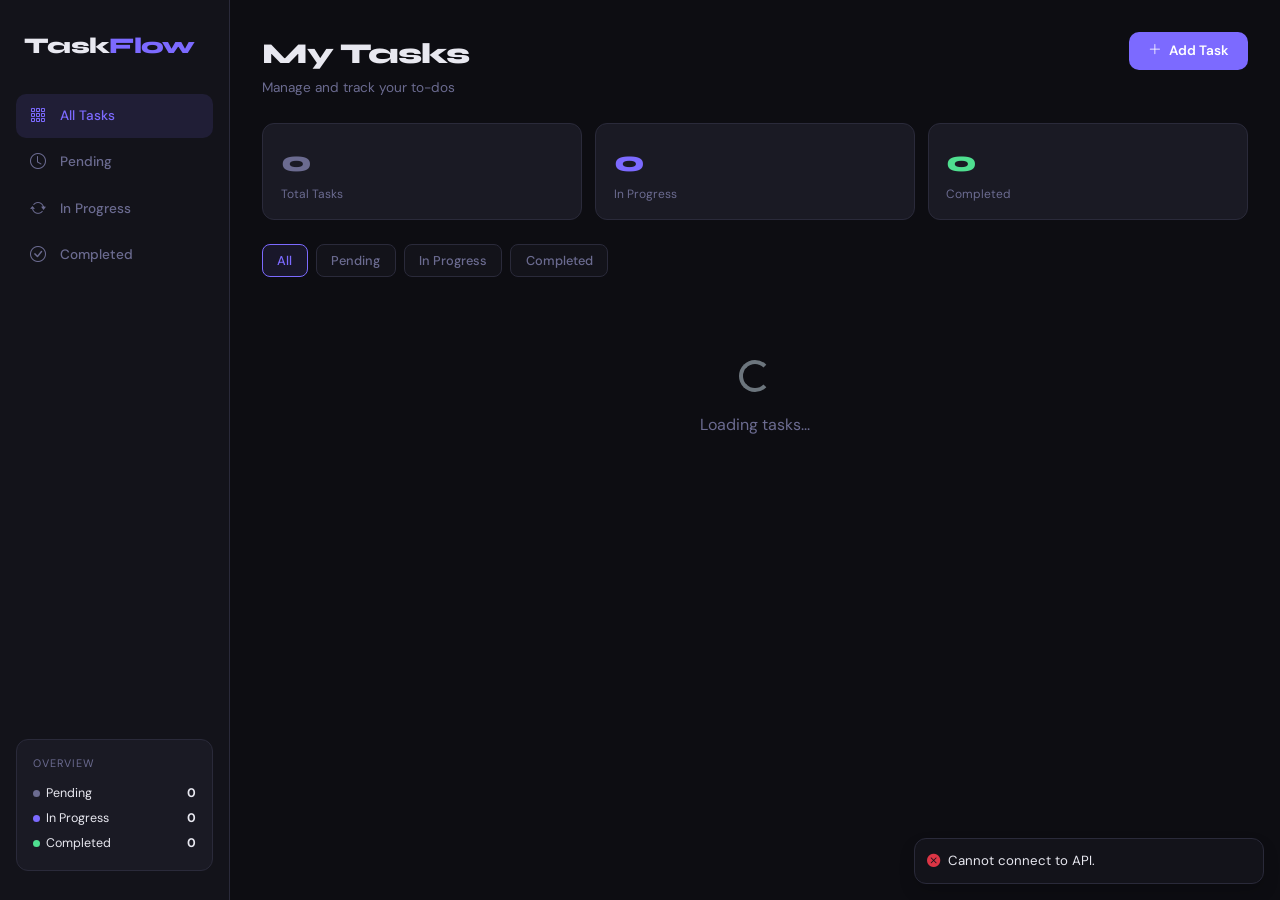
==== index.html @ 4a3a926b "Add HTML file" ====
<!DOCTYPE html>
<html lang="en">
<head>
  <meta charset="UTF-8"/>
  <meta name="viewport" content="width=device-width, initial-scale=1.0"/>
  <title>Task — To-Do Management System</title>
  <link href="https://cdn.jsdelivr.net/npm/bootstrap@5.3.3/dist/css/bootstrap.min.css" rel="stylesheet"/>
  <link href="https://cdn.jsdelivr.net/npm/bootstrap-icons@1.11.3/font/bootstrap-icons.min.css" rel="stylesheet"/>
  <link href="https://fonts.googleapis.com/css2?family=Syne:wght@600;700;800&family=DM+Sans:wght@300;400;500&display=swap" rel="stylesheet"/>
  <style>
    :root {
      --bg:       #0d0d12;
      --surface:  #13131a;
      --card:     #1a1a24;
      --border:   #2a2a3a;
      --accent:   #7c6aff;
      --success:  #4fdf90;
      --warn:     #ffb347;
      --danger:   #ff4f6a;
      --text:     #e8e8f0;
      --muted:    #6b6b90;
    }
    * { 
    box-sizing: border-box; 
    margin: 0; 
    padding: 0; 
    }
    body { 
    background: var(--bg); 
    color: var(--text); 
    font-family: 'DM Sans', sans-serif; 
    min-height: 100vh; 
    }

    .sidebar {
      position: fixed; top: 0; left: 0;
      width: 230px; height: 100vh;
      background: var(--surface);
      border-right: 1px solid var(--border);
      padding: 1.8rem 1rem;
      display: flex; flex-direction: column; z-index: 100;
    }
    .logo { 
    font-family: 'Syne', sans-serif; 
    font-size: 1.4rem; 
    font-weight: 800; 
    letter-spacing: -.03em; 
    margin-bottom: 2rem; 
    padding-left: .5rem; 
    }
    .logo span { 
    color: var(--accent); 
    }

    .nav-btn {
      display: flex; 
      align-items: center; 
      gap: .7rem;
      padding: .6rem .9rem; 
      border-radius: 10px;
      color: var(--muted); 
      font-size: .85rem; 
      font-weight: 500;
      cursor: pointer; 
      border: none; 
      background: none;
      width: 100%; 
      text-align: left; 
      transition: all .2s; 
      margin-bottom: .2rem;
      font-family: 'DM Sans', sans-serif;
    }
    .nav-btn:hover, .nav-btn.active { 
    background: rgba(124,106,255,.12); 
    color: var(--accent); 
    }
    .nav-btn i { 
    font-size: 1rem; 
    width: 18px; 
    }

    .sidebar-bottom { 
    margin-top: auto; 
    background: var(--card); 
    border: 1px solid var(--border); 
    border-radius: 12px; 
    padding: .9rem 1rem; 
    }
    .sidebar-bottom .lbl { 
    font-size: .68rem; 
    color: var(--muted); 
    text-transform: uppercase; 
    letter-spacing: .08em; 
    margin-bottom: .6rem; 
    }
    .stat-row { 
    display: flex; 
    justify-content: space-between; 
    font-size: .78rem; 
    padding: .2rem 0; 
    }
    .dot { 
    width: 7px; 
    height: 7px; 
    border-radius: 50%; 
    display: inline-block; 
    margin-right: .4rem; 
    }

    .main { 
    margin-left: 230px; 
    padding: 2rem; 
    }

    .page-header { 
    display: flex; 
    justify-content: space-between; 
    align-items: flex-start; 
    margin-bottom: 1.5rem; 
    }
    .page-title { 
    font-family: 'Syne', sans-serif; 
    font-size: 1.8rem; 
    font-weight: 800; 
    letter-spacing: -.04em; 
    }
    .page-sub { 
    color: var(--muted);
    font-size: .85rem; 
    margin-top: .2rem; 
    }

    .btn-add {
      background: var(--accent); 
      color: #fff; 
      border: none; 
      border-radius: 10px;
      padding: .55rem 1.2rem; 
      font-size: .85rem; 
      font-weight: 600; 
      cursor: pointer;
      display: flex; 
      align-items: center; 
      gap: .4rem; 
      transition: background .2s, transform .15s;
      font-family: 'DM Sans', sans-serif;
    }
    .btn-add:hover { 
        background: #6a58e0; 
        transform: translateY(-1px); 
    }

    .stats-row { 
        display: grid; 
        grid-template-columns: repeat(3,1fr); 
        gap: .8rem; 
        margin-bottom: 1.5rem; }
    .stat-card { 
        background: var(--card); 
        border: 1px solid var(--border); 
        border-radius: 12px; 
        padding: 1rem 1.1rem; }
    .stat-card .num { 
        font-family: 'Syne', sans-serif; 
        font-size: 1.8rem; 
        font-weight: 800; 
    }
    .stat-card .slbl { 
        font-size: .75rem; 
        color: var(--muted); 
        margin-top: .1rem; 
    }

    .filter-row { 
        display: flex; 
        gap: .5rem; 
        margin-bottom: 1.2rem; 
        flex-wrap: wrap; 
    }
    .f-btn {
      padding: .38rem .9rem; 
      border-radius: 8px; 
      font-size: .8rem; 
      font-weight: 500;
      cursor: pointer; 
      border: 1px solid var(--border); 
      background: var(--surface);
      color: var(--muted); 
      transition: all .2s; 
      font-family: 'DM Sans', sans-serif;
    }
    .f-btn:hover, .f-btn.active { 
        border-color: var(--accent); 
        color: var(--accent); 
        background: rgba(124,106,255,.1); 
    }

    .cards-grid { 
        display: grid; 
        grid-template-columns: repeat(auto-fill, minmax(280px,1fr)); 
        gap: .9rem; }
    .task-card {
      background: var(--card); 
      border: 1px solid var(--border);
      border-radius: 14px; 
      padding: 1.1rem;
      position: relative; 
      overflow: hidden;
      transition: border-color .2s, transform .2s;
    }
    .task-card::before { 
        content:''; 
        position:absolute; 
        top:0; 
        left:0; 
        width:3px; 
        height:100%; }
    .task-card.high::before   { 
        background: var(--danger); 
    }
    .task-card.medium::before { 
        background: var(--warn); 
    }
    .task-card.low::before    { 
        background: var(--success); 
    }
    .task-card:hover { 
        border-color: var(--accent); 
        transform: translateY(-2px); 
    }

    .card-top { 
        display:flex; 
        justify-content:space-between; 
        align-items:flex-start; 
        margin-bottom:.7rem; 
    }
    .card-title { 
        font-family:'Syne',sans-serif; 
        font-size:.95rem; 
        font-weight:700; 
        line-height:1.3; 
        flex:1; padding-right:.5rem; 
    }
    .card-title.done { 
        text-decoration:line-through; 
        color:var(--muted); 
    }
    .card-actions { 
        display:flex; 
        gap:.35rem; }
    .ic-btn {
      width:28px; 
      height:28px; 
      border-radius:7px; 
      border:1px solid var(--border);
      background:var(--surface); 
      color:var(--muted); 
      display:flex; 
      align-items:center;
      justify-content:center; 
      cursor:pointer; 
      font-size:.75rem; 
      transition:all .2s;
    }
    .ic-btn.edit:hover { 
        border-color:var(--accent); 
        color:var(--accent); 
    }
    .ic-btn.del:hover  { 
        border-color:var(--danger);  
        color:var(--danger); }

    .card-desc { 
        font-size:.8rem; 
        color:var(--muted); 
        margin-bottom:.8rem; 
        line-height:1.5; 
    }
    .card-meta { 
        display:flex; 
        gap:.4rem; 
        flex-wrap:wrap; 
        align-items:center; 
    }

    .badge { 
        font-size:.67rem; 
        font-weight:600; 
        padding:.22rem .6rem; 
        border-radius:6px; 
        text-transform:uppercase; 
        letter-spacing:.05em; 
    }
    .b-pending     { 
        background:rgba(107,107,144,.2); 
        color:var(--muted); 
    }
    .b-in_progress { 
        background:rgba(124,106,255,.2); 
        color:var(--accent); 
    }
    .b-completed   { 
        background:rgba(79,223,144,.2);  
        color:var(--success); 
    }
    .b-high        { 
        background:rgba(255,79,106,.15); 
        color:var(--danger); 
    }
    .b-medium      { 
        background:rgba(255,179,71,.15); 
        color:var(--warn); 
    }
    .b-low         { 
        background:rgba(79,223,144,.15); 
        color:var(--success); 
    }
    .card-date { 
        font-size:.7rem; 
        color:var(--muted); 
        margin-left:auto; 
        display:flex; 
        align-items:center; 
        gap:.25rem; 
    }

    .empty { 
        text-align:center; 
        padding:4rem; 
        color:var(--muted); 
    }
    .empty i { 
        font-size:2.5rem; 
        opacity:.3; 
    }

    .modal-content { 
        background:var(--surface); 
        border:1px solid var(--border); 
        border-radius:16px; color:var(--text); 
    }
    .modal-header { 
        border-bottom:1px solid var(--border); 
        padding:1.1rem 1.4rem; }
    .modal-footer { 
        border-top:1px solid var(--border); 
    }
    .modal-title { 
        font-family:'Syne',sans-serif; 
        font-weight:700; 
        font-size:1rem; 
    }
    .btn-close { 
        filter:invert(1); 
    }
    .form-label { 
        font-size:.8rem; 
        font-weight:500; 
        color:var(--muted); 
        margin-bottom:.25rem; 
    }
    .form-control, .form-select { 
        background:var(--card); 
        border:1px solid var(--border); 
        color:var(--text); 
        border-radius:9px; 
        font-size:.85rem; 
        padding:.55rem .85rem; 
    }
    .form-control:focus, .form-select:focus { 
        background:var(--card); 
        border-color:var(--accent); 
        color:var(--text); 
        box-shadow:0 0 0 3px rgba(124,106,255,.15); 
    }
    .form-select option { 
        background:var(--surface); }
    .btn-save { 
        background:var(--accent); 
        color:#fff; border:none; 
        border-radius:9px; 
        padding:.55rem 1.4rem; 
        font-weight:600; 
        font-size:.85rem; 
        cursor:pointer; 
        font-family:'DM Sans',sans-serif; 
        transition:background .2s; 
    }
    .btn-save:hover { 
        background:#6a58e0; }
    .btn-cancel { 
        background:var(--card); 
        color:var(--muted); 
        border:1px solid var(--border); 
        border-radius:9px; 
        padding:.55rem 1.1rem; 
        font-size:.85rem; cursor:pointer; 
        font-family:'DM Sans',sans-serif; }

    .toast { 
        background:var(--surface); 
        border:1px solid var(--border); 
        color:var(--text); 
        border-radius:12px; 
        font-size:.83rem; }

    @media (max-width:768px) {
      .sidebar { 
        position:relative; 
        width:100%; 
        height:auto; 
        flex-direction:row; 
        flex-wrap:wrap; 
        padding:1rem; 
    }
      .sidebar-bottom { 
        display:none; 
    }
      .main { 
        margin-left:0; 
        padding:1rem; 
    }
    }
  </style>
</head>
<body>

<aside class="sidebar">
  <div class="logo">Task<span>Flow</span></div>
  <nav>
    <button class="nav-btn active" onclick="setFilter('')"><i class="bi bi-grid-3x3-gap"></i> All Tasks</button>
    <button class="nav-btn" onclick="setFilter('pending')"><i class="bi bi-clock"></i> Pending</button>
    <button class="nav-btn" onclick="setFilter('in_progress')"><i class="bi bi-arrow-repeat"></i> In Progress</button>
    <button class="nav-btn" onclick="setFilter('completed')"><i class="bi bi-check-circle"></i> Completed</button>
  </nav>
  <div class="sidebar-bottom">
    <div class="lbl">Overview</div>
    <div class="stat-row"><span><span class="dot" style="background:var(--muted)"></span>Pending</span><strong id="s-pending">0</strong></div>
    <div class="stat-row"><span><span class="dot" style="background:var(--accent)"></span>In Progress</span><strong id="s-progress">0</strong></div>
    <div class="stat-row"><span><span class="dot" style="background:var(--success)"></span>Completed</span><strong id="s-done">0</strong></div>
  </div>
</aside>

<main class="main">
  <div class="page-header">
    <div>
      <div class="page-title">My Tasks</div>
      <div class="page-sub">Manage and track your to-dos</div>
    </div>
    <button class="btn-add" onclick="openAdd()"><i class="bi bi-plus-lg"></i> Add Task</button>
  </div>

  <div class="stats-row">
    <div class="stat-card">
      <div class="num" style="color:var(--muted)" id="total">0</div>
      <div class="slbl">Total Tasks</div>
    </div>
    <div class="stat-card">
      <div class="num" style="color:var(--accent)" id="inprog">0</div>
      <div class="slbl">In Progress</div>
    </div>
    <div class="stat-card">
      <div class="num" style="color:var(--success)" id="done">0</div>
      <div class="slbl">Completed</div>
    </div>
  </div>

  <div class="filter-row">
    <button class="f-btn active" onclick="setFilter('')">All</button>
    <button class="f-btn" onclick="setFilter('pending')">Pending</button>
    <button class="f-btn" onclick="setFilter('in_progress')">In Progress</button>
    <button class="f-btn" onclick="setFilter('completed')">Completed</button>
  </div>

  <div id="taskGrid">
    <div class="empty"><div class="spinner-border text-secondary mb-3" role="status"></div><p>Loading tasks...</p></div>
  </div>
</main>

<!-- MODAL -->
<div class="modal fade" id="taskModal" tabindex="-1">
  <div class="modal-dialog modal-dialog-centered">
    <div class="modal-content">
      <div class="modal-header">
        <span class="modal-title" id="modalTitle">Add Task</span>
        <button type="button" class="btn-close" data-bs-dismiss="modal"></button>
      </div>
      <div class="modal-body p-4">
        <input type="hidden" id="taskId"/>
        <div class="mb-3">
          <label class="form-label">Title *</label>
          <input type="text" class="form-control" id="taskTitle" placeholder="What needs to be done?"/>
        </div>
        <div class="mb-3">
          <label class="form-label">Description</label>
          <textarea class="form-control" id="taskDesc" rows="3" placeholder="Add details..."></textarea>
        </div>
        <div class="row g-3">
          <div class="col-6">
            <label class="form-label">Status</label>
            <select class="form-select" id="taskStatus">
              <option value="pending">Pending</option>
              <option value="in_progress">In Progress</option>
              <option value="completed">Completed</option>
            </select>
          </div>
          <div class="col-6">
            <label class="form-label">Priority</label>
            <select class="form-select" id="taskPriority">
              <option value="low">Low</option>
              <option value="medium" selected>Medium</option>
              <option value="high">High</option>
            </select>
          </div>
        </div>
        <div class="mt-3">
          <label class="form-label">Due Date</label>
          <input type="date" class="form-control" id="taskDue"/>
        </div>
      </div>
      <div class="modal-footer gap-2 px-4 pb-4">
        <button class="btn-cancel" data-bs-dismiss="modal">Cancel</button>
        <button class="btn-save" onclick="saveTask()">Save Task</button>
      </div>
    </div>
  </div>
</div>

<!-- TOAST -->
<div class="toast-container position-fixed bottom-0 end-0 p-3" style="z-index:9999">
  <div id="liveToast" class="toast">
    <div class="toast-body d-flex align-items-center gap-2" id="toastMsg"></div>
  </div>
</div>

<script src="https://cdn.jsdelivr.net/npm/bootstrap@5.3.3/dist/js/bootstrap.bundle.min.js"></script>
<script>
  const API = 'api.php';
  let modal, toast, currentFilter = '';

  document.addEventListener('DOMContentLoaded', () => {
    modal = new bootstrap.Modal(document.getElementById('taskModal'));
    toast = new bootstrap.Toast(document.getElementById('liveToast'), { delay: 2500 });
    loadTasks();
  });

  async function loadTasks() {
    try {
      const url  = currentFilter ? `${API}?status=${currentFilter}` : API;
      const res  = await fetch(url);
      const data = await res.json();
      if (data.success) { renderCards(data.data); updateStats(data.data); }
    } catch { showToast('Cannot connect to API.', false); }
  }

  function renderCards(tasks) {
    const grid = document.getElementById('taskGrid');
    if (!tasks.length) {
      grid.innerHTML = `<div class="empty"><i class="bi bi-inbox"></i><p class="mt-2">No tasks here. Add one!</p></div>`;
      return;
    }
    grid.innerHTML = `<div class="cards-grid">${tasks.map(card).join('')}</div>`;
  }

  function card(t) {
    const due  = t.due_date ? new Date(t.due_date + 'T00:00:00').toLocaleDateString('en-PH', { month:'short', day:'numeric', year:'numeric' }) : '';
    const done = t.status === 'completed';
    return `
      <div class="task-card ${t.priority}">
        <div class="card-top">
          <div class="card-title ${done ? 'done' : ''}">${esc(t.title)}</div>
          <div class="card-actions">
            <button class="ic-btn edit" onclick="openEdit(${t.id})" title="Edit"><i class="bi bi-pencil"></i></button>
            <button class="ic-btn del"  onclick="delTask(${t.id})"  title="Delete"><i class="bi bi-trash"></i></button>
          </div>
        </div>
        ${t.description ? `<div class="card-desc">${esc(t.description)}</div>` : ''}
        <div class="card-meta">
          <span class="badge b-${t.status}">${statusLbl(t.status)}</span>
          <span class="badge b-${t.priority}">${cap(t.priority)}</span>
          ${due ? `<span class="card-date"><i class="bi bi-calendar3"></i>${due}</span>` : ''}
        </div>
      </div>`;
  }

  function updateStats(tasks) {
    const p = tasks.filter(t => t.status === 'pending').length;
    const i = tasks.filter(t => t.status === 'in_progress').length;
    const d = tasks.filter(t => t.status === 'completed').length;
    document.getElementById('total').textContent    = tasks.length;
    document.getElementById('inprog').textContent   = i;
    document.getElementById('done').textContent     = d;
    document.getElementById('s-pending').textContent  = p;
    document.getElementById('s-progress').textContent = i;
    document.getElementById('s-done').textContent     = d;
  }

  function setFilter(status) {
    currentFilter = status;
    const order = ['','pending','in_progress','completed'];
    document.querySelectorAll('.nav-btn').forEach((b,i) => b.classList.toggle('active', i === order.indexOf(status)));
    document.querySelectorAll('.f-btn').forEach((b,i)  => b.classList.toggle('active', i === order.indexOf(status)));
    loadTasks();
  }

  function openAdd() {
    document.getElementById('modalTitle').textContent = 'Add Task';
    ['taskId','taskTitle','taskDesc','taskDue'].forEach(id => document.getElementById(id).value = '');
    document.getElementById('taskStatus').value   = 'pending';
    document.getElementById('taskPriority').value = 'medium';
    modal.show();
  }

  async function openEdit(id) {
    const res  = await fetch(`${API}?id=${id}`);
    const data = await res.json();
    const t    = data.data;
    document.getElementById('modalTitle').textContent = 'Edit Task';
    document.getElementById('taskId').value       = t.id;
    document.getElementById('taskTitle').value    = t.title;
    document.getElementById('taskDesc').value     = t.description;
    document.getElementById('taskStatus').value   = t.status;
    document.getElementById('taskPriority').value = t.priority;
    document.getElementById('taskDue').value      = t.due_date ?? '';
    modal.show();
  }

  async function saveTask() {
    const id    = document.getElementById('taskId').value;
    const title = document.getElementById('taskTitle').value.trim();
    if (!title) { document.getElementById('taskTitle').focus(); return; }
    const body = {
      id: id || undefined, title,
      description: document.getElementById('taskDesc').value,
      status:      document.getElementById('taskStatus').value,
      priority:    document.getElementById('taskPriority').value,
      due_date:    document.getElementById('taskDue').value || null,
    };
    const res  = await fetch(API, { method: id ? 'PUT' : 'POST', headers: {'Content-Type':'application/json'}, body: JSON.stringify(body) });
    const data = await res.json();
    if (data.success) { modal.hide(); showToast(data.message, true); loadTasks(); }
    else showToast(data.message, false);
  }

  async function delTask(id) {
    if (!confirm('Delete this task?')) return;
    const res  = await fetch(`${API}?id=${id}`, { method:'DELETE' });
    const data = await res.json();
    if (data.success) { showToast(data.message, true); loadTasks(); }
  }

  function showToast(msg, ok) {
    document.getElementById('toastMsg').innerHTML = `<i class="bi bi-${ok ? 'check-circle-fill text-success' : 'x-circle-fill text-danger'}"></i> ${msg}`;
    toast.show();
  }

  const esc = s => String(s).replace(/&/g,'&amp;').replace(/</g,'&lt;').replace(/>/g,'&gt;');
  const cap = s => s.charAt(0).toUpperCase() + s.slice(1);
  const statusLbl = s => ({pending:'Pending', in_progress:'In Progress', completed:'Completed'}[s]);
</script>
</body>
</html>
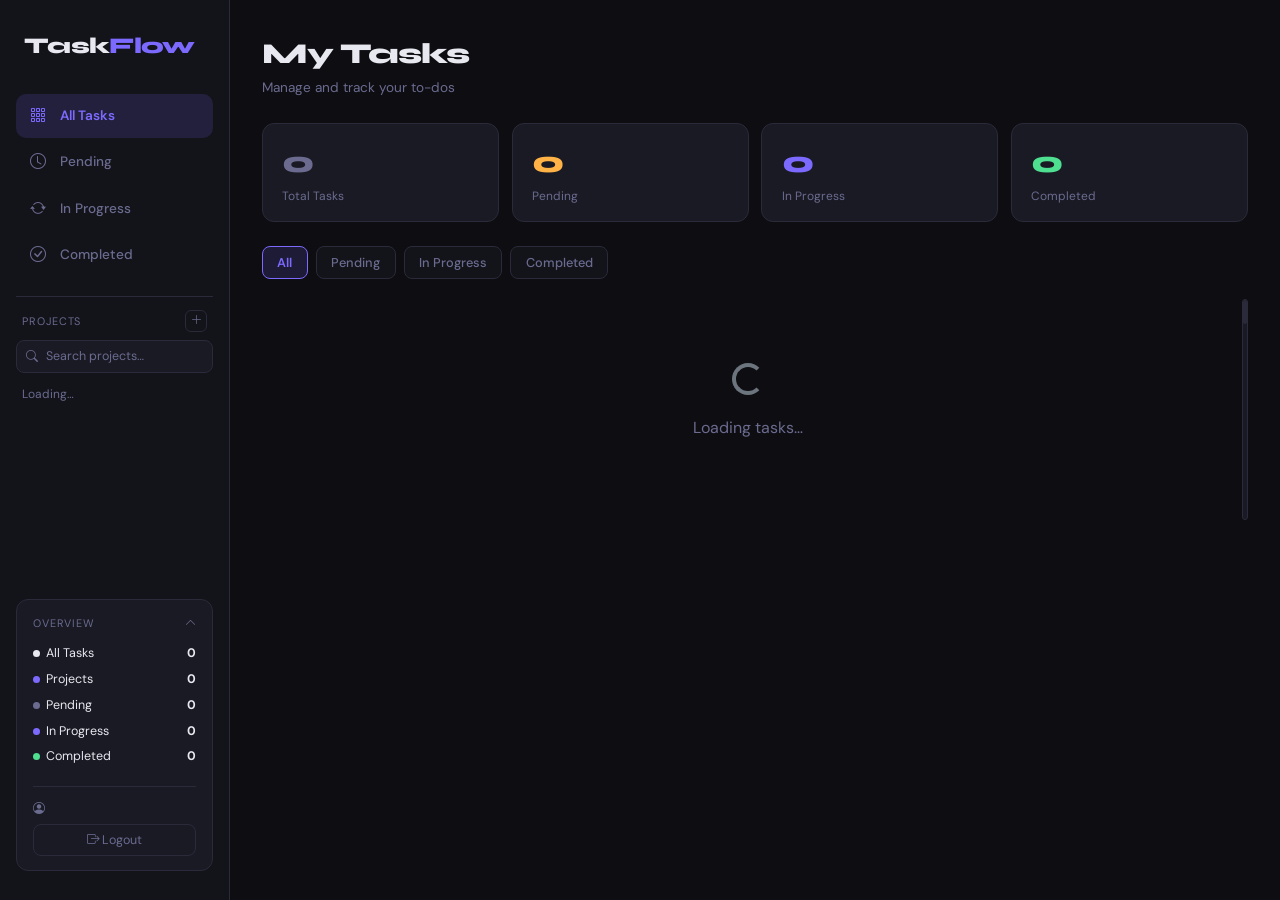
==== commit fd47b42d: "Updated html and css files" ====
--- a/index.html
+++ b/index.html
@@ -3,424 +3,39 @@
 <head>
   <meta charset="UTF-8"/>
   <meta name="viewport" content="width=device-width, initial-scale=1.0"/>
-  <title>Task — To-Do Management System</title>
+  <title>TaskFlow — To-Do Management</title>
+
   <link href="https://cdn.jsdelivr.net/npm/bootstrap@5.3.3/dist/css/bootstrap.min.css" rel="stylesheet"/>
   <link href="https://cdn.jsdelivr.net/npm/bootstrap-icons@1.11.3/font/bootstrap-icons.min.css" rel="stylesheet"/>
   <link href="https://fonts.googleapis.com/css2?family=Syne:wght@600;700;800&family=DM+Sans:wght@300;400;500&display=swap" rel="stylesheet"/>
+  <link rel="stylesheet" href="style.css"/>
   <style>
-    :root {
-      --bg:       #0d0d12;
-      --surface:  #13131a;
-      --card:     #1a1a24;
-      --border:   #2a2a3a;
-      --accent:   #7c6aff;
-      --success:  #4fdf90;
-      --warn:     #ffb347;
-      --danger:   #ff4f6a;
-      --text:     #e8e8f0;
-      --muted:    #6b6b90;
+    .sm-options { display: flex; flex-direction: column; gap: .55rem; }
+    .sm-option  { display: flex; align-items: center; cursor: pointer; margin: 0; }
+    .sm-option input[type="radio"] { display: none; }
+    .sm-opt-inner {
+      display: flex; align-items: center; gap: .6rem;
+      width: 100%; padding: .6rem .85rem;
+      background: var(--card); border: 1px solid var(--border);
+      border-radius: 9px; font-size: .87rem;
+      transition: border-color .15s, background .15s;
     }
-    * { 
-    box-sizing: border-box; 
-    margin: 0; 
-    padding: 0; 
+    .sm-option input:checked + .sm-opt-inner {
+      border-color: var(--accent);
+      background: rgba(124,106,255,.1);
     }
-    body { 
-    background: var(--bg); 
-    color: var(--text); 
-    font-family: 'DM Sans', sans-serif; 
-    min-height: 100vh; 
+    .sm-option:hover .sm-opt-inner { border-color: var(--accent); }
+
+    @keyframes taskPulse {
+      0%   { box-shadow: 0 0 0 0 rgba(124,106,255,.9), inset 0 0 0 2px var(--accent); border-color: var(--accent); background: rgba(124,106,255,.18); }
+      40%  { box-shadow: 0 0 0 10px rgba(124,106,255,.0), inset 0 0 0 2px var(--accent); border-color: var(--accent); background: rgba(124,106,255,.12); }
+      70%  { border-color: var(--accent); background: rgba(124,106,255,.08); }
+      100% { box-shadow: none; border-color: var(--border); background: transparent; }
     }
-
-    .sidebar {
-      position: fixed; top: 0; left: 0;
-      width: 230px; height: 100vh;
-      background: var(--surface);
-      border-right: 1px solid var(--border);
-      padding: 1.8rem 1rem;
-      display: flex; flex-direction: column; z-index: 100;
-    }
-    .logo { 
-    font-family: 'Syne', sans-serif; 
-    font-size: 1.4rem; 
-    font-weight: 800; 
-    letter-spacing: -.03em; 
-    margin-bottom: 2rem; 
-    padding-left: .5rem; 
-    }
-    .logo span { 
-    color: var(--accent); 
-    }
-
-    .nav-btn {
-      display: flex; 
-      align-items: center; 
-      gap: .7rem;
-      padding: .6rem .9rem; 
-      border-radius: 10px;
-      color: var(--muted); 
-      font-size: .85rem; 
-      font-weight: 500;
-      cursor: pointer; 
-      border: none; 
-      background: none;
-      width: 100%; 
-      text-align: left; 
-      transition: all .2s; 
-      margin-bottom: .2rem;
-      font-family: 'DM Sans', sans-serif;
-    }
-    .nav-btn:hover, .nav-btn.active { 
-    background: rgba(124,106,255,.12); 
-    color: var(--accent); 
-    }
-    .nav-btn i { 
-    font-size: 1rem; 
-    width: 18px; 
-    }
-
-    .sidebar-bottom { 
-    margin-top: auto; 
-    background: var(--card); 
-    border: 1px solid var(--border); 
-    border-radius: 12px; 
-    padding: .9rem 1rem; 
-    }
-    .sidebar-bottom .lbl { 
-    font-size: .68rem; 
-    color: var(--muted); 
-    text-transform: uppercase; 
-    letter-spacing: .08em; 
-    margin-bottom: .6rem; 
-    }
-    .stat-row { 
-    display: flex; 
-    justify-content: space-between; 
-    font-size: .78rem; 
-    padding: .2rem 0; 
-    }
-    .dot { 
-    width: 7px; 
-    height: 7px; 
-    border-radius: 50%; 
-    display: inline-block; 
-    margin-right: .4rem; 
-    }
-
-    .main { 
-    margin-left: 230px; 
-    padding: 2rem; 
-    }
-
-    .page-header { 
-    display: flex; 
-    justify-content: space-between; 
-    align-items: flex-start; 
-    margin-bottom: 1.5rem; 
-    }
-    .page-title { 
-    font-family: 'Syne', sans-serif; 
-    font-size: 1.8rem; 
-    font-weight: 800; 
-    letter-spacing: -.04em; 
-    }
-    .page-sub { 
-    color: var(--muted);
-    font-size: .85rem; 
-    margin-top: .2rem; 
-    }
-
-    .btn-add {
-      background: var(--accent); 
-      color: #fff; 
-      border: none; 
-      border-radius: 10px;
-      padding: .55rem 1.2rem; 
-      font-size: .85rem; 
-      font-weight: 600; 
-      cursor: pointer;
-      display: flex; 
-      align-items: center; 
-      gap: .4rem; 
-      transition: background .2s, transform .15s;
-      font-family: 'DM Sans', sans-serif;
-    }
-    .btn-add:hover { 
-        background: #6a58e0; 
-        transform: translateY(-1px); 
-    }
-
-    .stats-row { 
-        display: grid; 
-        grid-template-columns: repeat(3,1fr); 
-        gap: .8rem; 
-        margin-bottom: 1.5rem; }
-    .stat-card { 
-        background: var(--card); 
-        border: 1px solid var(--border); 
-        border-radius: 12px; 
-        padding: 1rem 1.1rem; }
-    .stat-card .num { 
-        font-family: 'Syne', sans-serif; 
-        font-size: 1.8rem; 
-        font-weight: 800; 
-    }
-    .stat-card .slbl { 
-        font-size: .75rem; 
-        color: var(--muted); 
-        margin-top: .1rem; 
-    }
-
-    .filter-row { 
-        display: flex; 
-        gap: .5rem; 
-        margin-bottom: 1.2rem; 
-        flex-wrap: wrap; 
-    }
-    .f-btn {
-      padding: .38rem .9rem; 
-      border-radius: 8px; 
-      font-size: .8rem; 
-      font-weight: 500;
-      cursor: pointer; 
-      border: 1px solid var(--border); 
-      background: var(--surface);
-      color: var(--muted); 
-      transition: all .2s; 
-      font-family: 'DM Sans', sans-serif;
-    }
-    .f-btn:hover, .f-btn.active { 
-        border-color: var(--accent); 
-        color: var(--accent); 
-        background: rgba(124,106,255,.1); 
-    }
-
-    .cards-grid { 
-        display: grid; 
-        grid-template-columns: repeat(auto-fill, minmax(280px,1fr)); 
-        gap: .9rem; }
-    .task-card {
-      background: var(--card); 
-      border: 1px solid var(--border);
-      border-radius: 14px; 
-      padding: 1.1rem;
-      position: relative; 
-      overflow: hidden;
-      transition: border-color .2s, transform .2s;
-    }
-    .task-card::before { 
-        content:''; 
-        position:absolute; 
-        top:0; 
-        left:0; 
-        width:3px; 
-        height:100%; }
-    .task-card.high::before   { 
-        background: var(--danger); 
-    }
-    .task-card.medium::before { 
-        background: var(--warn); 
-    }
-    .task-card.low::before    { 
-        background: var(--success); 
-    }
-    .task-card:hover { 
-        border-color: var(--accent); 
-        transform: translateY(-2px); 
-    }
-
-    .card-top { 
-        display:flex; 
-        justify-content:space-between; 
-        align-items:flex-start; 
-        margin-bottom:.7rem; 
-    }
-    .card-title { 
-        font-family:'Syne',sans-serif; 
-        font-size:.95rem; 
-        font-weight:700; 
-        line-height:1.3; 
-        flex:1; padding-right:.5rem; 
-    }
-    .card-title.done { 
-        text-decoration:line-through; 
-        color:var(--muted); 
-    }
-    .card-actions { 
-        display:flex; 
-        gap:.35rem; }
-    .ic-btn {
-      width:28px; 
-      height:28px; 
-      border-radius:7px; 
-      border:1px solid var(--border);
-      background:var(--surface); 
-      color:var(--muted); 
-      display:flex; 
-      align-items:center;
-      justify-content:center; 
-      cursor:pointer; 
-      font-size:.75rem; 
-      transition:all .2s;
-    }
-    .ic-btn.edit:hover { 
-        border-color:var(--accent); 
-        color:var(--accent); 
-    }
-    .ic-btn.del:hover  { 
-        border-color:var(--danger);  
-        color:var(--danger); }
-
-    .card-desc { 
-        font-size:.8rem; 
-        color:var(--muted); 
-        margin-bottom:.8rem; 
-        line-height:1.5; 
-    }
-    .card-meta { 
-        display:flex; 
-        gap:.4rem; 
-        flex-wrap:wrap; 
-        align-items:center; 
-    }
-
-    .badge { 
-        font-size:.67rem; 
-        font-weight:600; 
-        padding:.22rem .6rem; 
-        border-radius:6px; 
-        text-transform:uppercase; 
-        letter-spacing:.05em; 
-    }
-    .b-pending     { 
-        background:rgba(107,107,144,.2); 
-        color:var(--muted); 
-    }
-    .b-in_progress { 
-        background:rgba(124,106,255,.2); 
-        color:var(--accent); 
-    }
-    .b-completed   { 
-        background:rgba(79,223,144,.2);  
-        color:var(--success); 
-    }
-    .b-high        { 
-        background:rgba(255,79,106,.15); 
-        color:var(--danger); 
-    }
-    .b-medium      { 
-        background:rgba(255,179,71,.15); 
-        color:var(--warn); 
-    }
-    .b-low         { 
-        background:rgba(79,223,144,.15); 
-        color:var(--success); 
-    }
-    .card-date { 
-        font-size:.7rem; 
-        color:var(--muted); 
-        margin-left:auto; 
-        display:flex; 
-        align-items:center; 
-        gap:.25rem; 
-    }
-
-    .empty { 
-        text-align:center; 
-        padding:4rem; 
-        color:var(--muted); 
-    }
-    .empty i { 
-        font-size:2.5rem; 
-        opacity:.3; 
-    }
-
-    .modal-content { 
-        background:var(--surface); 
-        border:1px solid var(--border); 
-        border-radius:16px; color:var(--text); 
-    }
-    .modal-header { 
-        border-bottom:1px solid var(--border); 
-        padding:1.1rem 1.4rem; }
-    .modal-footer { 
-        border-top:1px solid var(--border); 
-    }
-    .modal-title { 
-        font-family:'Syne',sans-serif; 
-        font-weight:700; 
-        font-size:1rem; 
-    }
-    .btn-close { 
-        filter:invert(1); 
-    }
-    .form-label { 
-        font-size:.8rem; 
-        font-weight:500; 
-        color:var(--muted); 
-        margin-bottom:.25rem; 
-    }
-    .form-control, .form-select { 
-        background:var(--card); 
-        border:1px solid var(--border); 
-        color:var(--text); 
-        border-radius:9px; 
-        font-size:.85rem; 
-        padding:.55rem .85rem; 
-    }
-    .form-control:focus, .form-select:focus { 
-        background:var(--card); 
-        border-color:var(--accent); 
-        color:var(--text); 
-        box-shadow:0 0 0 3px rgba(124,106,255,.15); 
-    }
-    .form-select option { 
-        background:var(--surface); }
-    .btn-save { 
-        background:var(--accent); 
-        color:#fff; border:none; 
-        border-radius:9px; 
-        padding:.55rem 1.4rem; 
-        font-weight:600; 
-        font-size:.85rem; 
-        cursor:pointer; 
-        font-family:'DM Sans',sans-serif; 
-        transition:background .2s; 
-    }
-    .btn-save:hover { 
-        background:#6a58e0; }
-    .btn-cancel { 
-        background:var(--card); 
-        color:var(--muted); 
-        border:1px solid var(--border); 
-        border-radius:9px; 
-        padding:.55rem 1.1rem; 
-        font-size:.85rem; cursor:pointer; 
-        font-family:'DM Sans',sans-serif; }
-
-    .toast { 
-        background:var(--surface); 
-        border:1px solid var(--border); 
-        color:var(--text); 
-        border-radius:12px; 
-        font-size:.83rem; }
-
-    @media (max-width:768px) {
-      .sidebar { 
-        position:relative; 
-        width:100%; 
-        height:auto; 
-        flex-direction:row; 
-        flex-wrap:wrap; 
-        padding:1rem; 
-    }
-      .sidebar-bottom { 
-        display:none; 
-    }
-      .main { 
-        margin-left:0; 
-        padding:1rem; 
-    }
+    .task-highlight {
+      border-color: var(--accent) !important;
+      background: rgba(124,106,255,.18) !important;
+      animation: taskPulse 2.6s ease forwards;
     }
   </style>
 </head>
@@ -428,76 +43,245 @@
 
 <aside class="sidebar">
   <div class="logo">Task<span>Flow</span></div>
+
   <nav>
-    <button class="nav-btn active" onclick="setFilter('')"><i class="bi bi-grid-3x3-gap"></i> All Tasks</button>
-    <button class="nav-btn" onclick="setFilter('pending')"><i class="bi bi-clock"></i> Pending</button>
-    <button class="nav-btn" onclick="setFilter('in_progress')"><i class="bi bi-arrow-repeat"></i> In Progress</button>
-    <button class="nav-btn" onclick="setFilter('completed')"><i class="bi bi-check-circle"></i> Completed</button>
+    <button class="nav-btn active" onclick="setFilter('')">
+      <i class="bi bi-grid-3x3-gap"></i> All Tasks
+    </button>
+    <button class="nav-btn" onclick="setFilter('pending')">
+      <i class="bi bi-clock"></i> Pending
+    </button>
+    <button class="nav-btn" onclick="setFilter('in_progress')">
+      <i class="bi bi-arrow-repeat"></i> In Progress
+    </button>
+    <button class="nav-btn" onclick="setFilter('completed')">
+      <i class="bi bi-check-circle"></i> Completed
+    </button>
   </nav>
+
+  <div class="project-section">
+    <div class="project-section-header">
+      <span class="sb-label" style="margin:0">Projects</span>
+      <button class="btn-new-project" onclick="openNewProject()" title="New project">
+        <i class="bi bi-plus-lg"></i>
+      </button>
+    </div>
+    <div class="project-search-wrap">
+      <i class="bi bi-search"></i>
+      <input type="text" id="projectSearch" placeholder="Search projects…"
+             oninput="filterProjects(this.value)" autocomplete="off"/>
+    </div>
+    <div id="projectList">
+      <div style="font-size:.75rem;color:var(--muted);padding:.3rem .4rem">Loading…</div>
+    </div>
+  </div>
+
   <div class="sidebar-bottom">
-    <div class="lbl">Overview</div>
-    <div class="stat-row"><span><span class="dot" style="background:var(--muted)"></span>Pending</span><strong id="s-pending">0</strong></div>
-    <div class="stat-row"><span><span class="dot" style="background:var(--accent)"></span>In Progress</span><strong id="s-progress">0</strong></div>
-    <div class="stat-row"><span><span class="dot" style="background:var(--success)"></span>Completed</span><strong id="s-done">0</strong></div>
+    <div class="overview-header" onclick="toggleOverview()">
+      <div class="sb-label" style="margin:0">Overview</div>
+      <i class="bi bi-chevron-up overview-chevron" id="overviewChevron"></i>
+    </div>
+    <div id="overviewStats">
+      <div class="stat-row">
+        <span><span class="dot" style="background:var(--text)"></span>All Tasks</span>
+        <strong id="s-total">0</strong>
+      </div>
+      <div class="stat-row">
+        <span><span class="dot" style="background:var(--accent)"></span>Projects</span>
+        <strong id="s-projects">0</strong>
+      </div>
+      <div class="stat-row">
+        <span><span class="dot" style="background:var(--muted)"></span>Pending</span>
+        <strong id="s-pending">0</strong>
+      </div>
+      <div class="stat-row">
+        <span><span class="dot" style="background:var(--accent)"></span>In Progress</span>
+        <strong id="s-progress">0</strong>
+      </div>
+      <div class="stat-row">
+        <span><span class="dot" style="background:var(--success)"></span>Completed</span>
+        <strong id="s-done">0</strong>
+      </div>
+    </div>
+
+        <div style="margin-top:1rem; border-top:1px solid var(--border); padding-top:.8rem;">
+      <div style="font-size:.75rem; color:var(--muted); margin-bottom:.4rem;">
+        <i class="bi bi-person-circle"></i> <span id="loggedInUser"></span>
+      </div>
+      <button onclick="logout()" style="
+        width:100%; background:none; border:1px solid var(--border);
+        color:var(--muted); border-radius:8px; padding:.35rem;
+        font-size:.78rem; cursor:pointer; font-family:'DM Sans',sans-serif;
+        transition: all .2s;
+      " onmouseover="this.style.borderColor='var(--danger)';this.style.color='var(--danger)'"
+         onmouseout="this.style.borderColor='var(--border)';this.style.color='var(--muted)'">
+        <i class="bi bi-box-arrow-right"></i> Logout
+      </button>
+    </div>
   </div>
 </aside>
 
 <main class="main">
+
   <div class="page-header">
-    <div>
-      <div class="page-title">My Tasks</div>
-      <div class="page-sub">Manage and track your to-dos</div>
-    </div>
-    <button class="btn-add" onclick="openAdd()"><i class="bi bi-plus-lg"></i> Add Task</button>
-  </div>
-
-  <div class="stats-row">
-    <div class="stat-card">
-      <div class="num" style="color:var(--muted)" id="total">0</div>
+    <div class="page-header-left">
+      <div class="page-title" id="pageTitle">My Tasks</div>
+      <div class="page-sub" id="pageSub">Manage and track your to-dos</div>
+    </div>
+    <div class="page-header-right">
+      <button class="btn-project-menu" id="btnProjectMenu" onclick="toggleProjectPanel()" style="display:none" title="Project menu">
+        <i class="bi bi-list"></i>
+      </button>
+      <button class="btn-add" id="btnAddTask" onclick="openAdd()" style="display:none">
+        <i class="bi bi-plus-lg"></i> Add Task
+      </button>
+
+            <div class="project-panel" id="projectPanel" style="display:none">
+
+        <div class="project-panel-grid">
+                    <div class="pp-block">
+            <div class="pp-label" style="display:flex;align-items:center;justify-content:space-between">
+              <span><i class="bi bi-text-left"></i> Description</span>
+              <button class="pp-desc-edit-btn pp-owner-only" id="ppDescEditBtn" onclick="toggleDescEdit()" style="display:none" title="Edit description">
+                <i class="bi bi-pencil"></i>
+              </button>
+            </div>
+            <div class="pp-desc" id="ppDescription">—</div>
+            <textarea class="pp-desc pp-desc-textarea" id="ppDescTextarea" rows="3" style="display:none;resize:vertical;width:100%"></textarea>
+            <div class="pp-desc-actions" id="ppDescActions" style="display:none;margin-top:.4rem;display:none;gap:.4rem;justify-content:flex-end">
+              <button class="btn-cancel" style="font-size:.75rem;padding:.3rem .7rem" onclick="cancelDescEdit()">Cancel</button>
+              <button class="btn-save" style="font-size:.75rem;padding:.3rem .7rem" onclick="saveDescription()">Save</button>
+            </div>
+          </div>
+
+                    <div class="pp-meta">
+            <div class="pp-item">
+              <span class="pp-label"><i class="bi bi-person-fill"></i> Owner</span>
+              <span class="pp-value" id="ppOwner">—</span>
+            </div>
+            <div class="pp-item">
+              <span class="pp-label"><i class="bi bi-calendar3"></i> Created</span>
+              <span class="pp-value" id="ppCreated">—</span>
+            </div>
+            <div class="pp-item">
+              <span class="pp-label"><i class="bi bi-shield-check"></i> Your role</span>
+              <span class="pp-value" id="ppRole">—</span>
+            </div>
+            <div class="pp-item">
+              <span class="pp-label"><i class="bi bi-eye"></i> Visibility</span>
+              <span class="pp-value" id="ppVisibility">—</span>
+            </div>
+          </div>
+
+                    <div class="pp-block pp-block-members">
+            <div class="pp-label"><i class="bi bi-people-fill"></i> Members</div>
+            <div class="pp-members" id="ppMembers"></div>
+          </div>
+        </div>
+
+                <div class="pp-actions">
+                    <button class="pp-btn-requests pp-owner-only" id="ppBtnRequests"
+                  onclick="openRequestsModal(currentProjectId)" style="display:none">
+            <i class="bi bi-person-check"></i> Join Requests
+            <span class="pp-req-count" id="ppReqCount" style="display:none"></span>
+          </button>
+
+          <button class="pp-btn-visibility pp-owner-only" id="ppBtnVisibility"
+                  onclick="toggleVisibility()" style="display:none">
+            <i class="bi bi-globe" id="ppVisIcon"></i> <span id="ppVisLabel">Public</span>
+          </button>
+
+          <button class="pp-btn-delete pp-owner-only" id="ppBtnDelete"
+                  onclick="deleteProjectFromPanel()" style="display:none">
+            <i class="bi bi-trash"></i> Delete Project
+          </button>
+
+                    <button class="pp-btn-leave pp-member-only" id="ppBtnLeave"
+                  onclick="leaveFromPanel()" style="display:none">
+            <i class="bi bi-box-arrow-left"></i> Leave Project
+          </button>
+        </div>
+      </div>
+    </div>
+  </div>
+
+    <div id="panelBackdrop" style="display:none; position:fixed; inset:0; z-index:499;" onclick="closeProjectPanel()"></div>
+
+    <div class="stats-row" id="statsRow">
+    <div class="stat-card" id="sc-total">
+      <div class="num" id="stat-total">0</div>
       <div class="slbl">Total Tasks</div>
     </div>
-    <div class="stat-card">
-      <div class="num" style="color:var(--accent)" id="inprog">0</div>
+    <div class="stat-card warn" id="sc-pending">
+      <div class="num" id="stat-pending">0</div>
+      <div class="slbl">Pending</div>
+    </div>
+    <div class="stat-card accent" id="sc-inprog">
+      <div class="num" id="stat-inprog">0</div>
       <div class="slbl">In Progress</div>
     </div>
-    <div class="stat-card">
-      <div class="num" style="color:var(--success)" id="done">0</div>
+    <div class="stat-card success" id="sc-done">
+      <div class="num" id="stat-done">0</div>
       <div class="slbl">Completed</div>
     </div>
   </div>
 
-  <div class="filter-row">
-    <button class="f-btn active" onclick="setFilter('')">All</button>
-    <button class="f-btn" onclick="setFilter('pending')">Pending</button>
-    <button class="f-btn" onclick="setFilter('in_progress')">In Progress</button>
-    <button class="f-btn" onclick="setFilter('completed')">Completed</button>
-  </div>
-
-  <div id="taskGrid">
-    <div class="empty"><div class="spinner-border text-secondary mb-3" role="status"></div><p>Loading tasks...</p></div>
-  </div>
+    <div class="filter-row">
+    <button class="f-btn active" onclick="setProjectFilter('')">All</button>
+    <button class="f-btn" onclick="setProjectFilter('pending')">Pending</button>
+    <button class="f-btn" onclick="setProjectFilter('in_progress')">In Progress</button>
+    <button class="f-btn" onclick="setProjectFilter('completed')">Completed</button>
+  </div>
+
+    <div class="taskgrid-wrap">
+    <div id="taskGrid">
+      <div class="empty">
+        <div class="spinner-border text-secondary mb-3" role="status"></div>
+        <p>Loading tasks…</p>
+      </div>
+    </div>
+    <div class="taskgrid-track" id="taskGridTrack">
+      <div class="taskgrid-thumb" id="taskGridThumb"></div>
+    </div>
+  </div>
+
 </main>
 
-<!-- MODAL -->
 <div class="modal fade" id="taskModal" tabindex="-1">
-  <div class="modal-dialog modal-dialog-centered">
+  <div class="modal-dialog modal-dialog-centered modal-lg">
     <div class="modal-content">
+
       <div class="modal-header">
         <span class="modal-title" id="modalTitle">Add Task</span>
         <button type="button" class="btn-close" data-bs-dismiss="modal"></button>
       </div>
+
       <div class="modal-body p-4">
         <input type="hidden" id="taskId"/>
-        <div class="mb-3">
-          <label class="form-label">Title *</label>
-          <input type="text" class="form-control" id="taskTitle" placeholder="What needs to be done?"/>
-        </div>
-        <div class="mb-3">
+
+                <div class="mb-3" id="taskProjectRow">
+          <label class="form-label">Project</label>
+          <div id="taskProjectDisplay" class="project-badge-display hidden"></div>
+          <select class="form-select" id="taskProject">
+            <option value="">— No project —</option>
+          </select>
+        </div>
+
+                <div class="mb-3">
+          <label class="form-label">Title <span class="req">*</span></label>
+          <input type="text" class="form-control" id="taskTitle"
+                 placeholder="What needs to be done?" maxlength="150"/>
+          <div class="field-error" id="err-title"></div>
+        </div>
+
+                <div class="mb-3">
           <label class="form-label">Description</label>
-          <textarea class="form-control" id="taskDesc" rows="3" placeholder="Add details..."></textarea>
-        </div>
-        <div class="row g-3">
-          <div class="col-6">
+          <textarea class="form-control" id="taskDesc" rows="3"
+                    placeholder="Add details…"></textarea>
+        </div>
+
+                <div class="row g-3 mb-3">
+          <div class="col-sm-6">
             <label class="form-label">Status</label>
             <select class="form-select" id="taskStatus">
               <option value="pending">Pending</option>
@@ -505,7 +289,7 @@
               <option value="completed">Completed</option>
             </select>
           </div>
-          <div class="col-6">
+          <div class="col-sm-6">
             <label class="form-label">Priority</label>
             <select class="form-select" id="taskPriority">
               <option value="low">Low</option>
@@ -514,150 +298,249 @@
             </select>
           </div>
         </div>
-        <div class="mt-3">
+
+                <div class="mb-3">
           <label class="form-label">Due Date</label>
           <input type="date" class="form-control" id="taskDue"/>
         </div>
-      </div>
+
+                <div class="mb-1">
+          <label class="form-label">Assign To</label>
+          <div class="assign-toggle">
+            <button type="button" class="assign-opt active" id="optEveryone"
+                    onclick="setAssignMode('everyone')">
+              <i class="bi bi-people-fill"></i> Everyone
+            </button>
+            <button type="button" class="assign-opt" id="optSpecific"
+                    onclick="setAssignMode('specific')">
+              <i class="bi bi-person-fill"></i> Specific People
+            </button>
+          </div>
+        </div>
+
+                <div id="assigneeWrapper" class="assignee-wrapper hidden">
+          <div class="assignee-tags" id="assigneeTags"></div>
+          <div class="assignee-input-row">
+            <input type="text" class="form-control" id="assigneeInput"
+                   placeholder="Type a name and press Enter or comma…"/>
+            <button type="button" class="btn-tag-add" onclick="addAssigneeFromInput()">
+              <i class="bi bi-plus-lg"></i>
+            </button>
+          </div>
+          <div class="field-hint">
+            Press <kbd>Enter</kbd> or <kbd>,</kbd> to add multiple names.
+          </div>
+          <div class="field-error" id="err-assign"></div>
+        </div>
+
+      </div>
+
       <div class="modal-footer gap-2 px-4 pb-4">
         <button class="btn-cancel" data-bs-dismiss="modal">Cancel</button>
         <button class="btn-save" onclick="saveTask()">Save Task</button>
       </div>
-    </div>
-  </div>
-</div>
-
-<!-- TOAST -->
+
+    </div>
+  </div>
+</div>
+
 <div class="toast-container position-fixed bottom-0 end-0 p-3" style="z-index:9999">
   <div id="liveToast" class="toast">
     <div class="toast-body d-flex align-items-center gap-2" id="toastMsg"></div>
   </div>
 </div>
 
+<div class="modal fade" id="projectModal" tabindex="-1">
+  <div class="modal-dialog modal-dialog-centered" style="max-width:400px">
+    <div class="modal-content">
+      <div class="modal-header">
+        <span class="modal-title">New Project</span>
+        <button type="button" class="btn-close" data-bs-dismiss="modal"></button>
+      </div>
+      <div class="modal-body p-4">
+        <label class="form-label">Project Name <span class="req">*</span></label>
+        <input type="text" class="form-control" id="projectName"
+               placeholder="e.g. Website Redesign" maxlength="150"/>
+        <div class="field-error" id="err-project"></div>
+        <label class="form-label mt-2">Description <span style="color:var(--muted);font-weight:400">(optional)</span></label>
+        <textarea class="form-control" id="projectDesc" rows="2"
+                  placeholder="What is this project about?"></textarea>
+        <label class="form-label mt-3">Visibility</label>
+        <div class="assign-toggle">
+          <button type="button" class="assign-opt active" id="visPublic" onclick="setVisibility('public')">
+            <i class="bi bi-globe"></i> Public
+          </button>
+          <button type="button" class="assign-opt" id="visPrivate" onclick="setVisibility('private')">
+            <i class="bi bi-lock-fill"></i> Private
+          </button>
+        </div>
+        <div style="font-size:.72rem;color:var(--muted);margin-top:.35rem">
+          Public projects appear in search. Private projects are invite-only.
+        </div>
+      </div>
+      <div class="modal-footer gap-2 px-4 pb-4">
+        <button class="btn-cancel" data-bs-dismiss="modal">Cancel</button>
+        <button class="btn-save" onclick="saveProject()">Create Project</button>
+      </div>
+    </div>
+  </div>
+</div>
+
+<!-- Logout Confirmation Modal -->
+<div class="modal fade" id="logoutModal" tabindex="-1">
+  <div class="modal-dialog modal-dialog-centered" style="max-width:380px">
+    <div class="modal-content logout-modal-content">
+      <div class="logout-modal-icon">
+        <i class="bi bi-box-arrow-right"></i>
+      </div>
+      <div class="logout-modal-title">Log out?</div>
+      <div class="logout-modal-sub">You'll need to sign in again to access your tasks.</div>
+      <div class="logout-modal-actions">
+        <button class="btn-logout-cancel" data-bs-dismiss="modal">Stay</button>
+        <button class="btn-logout-confirm" id="btnConfirmLogout">Log out</button>
+      </div>
+    </div>
+  </div>
+</div>
+
+<!-- Project Info Modal -->
+<div class="modal fade" id="projectInfoModal" tabindex="-1">
+  <div class="modal-dialog modal-dialog-centered" style="max-width:460px">
+    <div class="modal-content">
+      <div class="modal-header" style="border-bottom:1px solid var(--border)">
+        <span class="modal-title" id="piName">Project Details</span>
+        <button type="button" class="btn-close" data-bs-dismiss="modal"></button>
+      </div>
+      <div class="modal-body p-4">
+
+        <div class="pi-row">
+          <span class="pi-label"><i class="bi bi-person-fill"></i> Owner</span>
+          <span class="pi-value" id="piOwner">—</span>
+        </div>
+
+        <div class="pi-row">
+          <span class="pi-label"><i class="bi bi-calendar3"></i> Created</span>
+          <span class="pi-value" id="piCreated">—</span>
+        </div>
+
+        <div class="pi-row">
+          <span class="pi-label"><i class="bi bi-shield-check"></i> Your status</span>
+          <span class="pi-value" id="piStatus">—</span>
+        </div>
+
+        <div class="pi-row">
+          <span class="pi-label"><i class="bi bi-eye"></i> Visibility</span>
+          <span class="pi-value" id="piVisibility">—</span>
+        </div>
+
+        <div class="pi-block">
+          <div class="pi-label"><i class="bi bi-text-left"></i> Description</div>
+          <div class="pi-desc" id="piDescription">—</div>
+        </div>
+
+        <div class="pi-block">
+          <div class="pi-label"><i class="bi bi-people-fill"></i> Members</div>
+          <div class="pi-members" id="piMembers"></div>
+        </div>
+
+        <!-- Action row -->
+        <div class="pi-action-row" id="piActionRow" style="display:none">
+          <button class="pp-btn-requests" id="piBtnRequests" style="display:none"
+                  onclick="openRequestsFromInfo()">
+            <i class="bi bi-person-check"></i> Join Requests
+            <span class="pp-req-count" id="piReqCount" style="display:none"></span>
+          </button>
+          <button class="pi-btn-join" id="piBtnJoin" onclick="joinFromInfo()">
+            <i class="bi bi-person-plus"></i> Join
+          </button>
+        </div>
+
+      </div>
+      <div class="modal-footer gap-2 px-4 pb-4">
+        <button class="btn-cancel" data-bs-dismiss="modal">Close</button>
+      </div>
+    </div>
+  </div>
+</div>
+
+<div class="modal fade" id="confirmModal" tabindex="-1">
+  <div class="modal-dialog modal-dialog-centered" style="max-width:380px">
+    <div class="modal-content">
+      <div class="confirm-modal-icon" id="confirmIcon">
+        <i class="bi bi-exclamation-triangle-fill" id="confirmIconInner"></i>
+      </div>
+      <div class="confirm-modal-title" id="confirmTitle">Are you sure?</div>
+      <div class="confirm-modal-sub" id="confirmSub"></div>
+      <div class="confirm-modal-warning" id="confirmWarning" style="display:none"></div>
+      <div class="confirm-modal-actions">
+        <button class="btn-confirm-cancel" id="btnConfirmCancel">Cancel</button>
+        <button class="btn-confirm-ok" id="btnConfirmOk">Confirm</button>
+      </div>
+    </div>
+  </div>
+</div>
+
+<!-- Join Requests Modal -->
+<div class="modal fade" id="requestsModal" tabindex="-1">
+  <div class="modal-dialog modal-dialog-centered" style="max-width:440px">
+    <div class="modal-content">
+      <div class="modal-header">
+        <span class="modal-title" id="requestsModalTitle">Join Requests</span>
+        <button type="button" class="btn-close" data-bs-dismiss="modal"></button>
+      </div>
+      <div class="modal-body p-4">
+        <input type="hidden" id="requestsProjectId"/>
+        <div id="requestsList"></div>
+      </div>
+    </div>
+  </div>
+</div>
+
+<!-- Task Status Modal (for assigned non-owner users) -->
+<div class="modal fade" id="statusModal" tabindex="-1">
+  <div class="modal-dialog modal-dialog-centered" style="max-width:360px">
+    <div class="modal-content">
+      <div class="modal-header">
+        <span class="modal-title"><i class="bi bi-arrow-repeat"></i> Update Status</span>
+        <button type="button" class="btn-close" data-bs-dismiss="modal"></button>
+      </div>
+      <div class="modal-body p-4">
+        <input type="hidden" id="smTaskId"/>
+        <div style="font-size:.8rem;color:var(--muted);margin-bottom:1rem;word-break:break-word" id="smTaskTitle"></div>
+
+        <div class="sm-options">
+          <label class="sm-option">
+            <input type="radio" name="smStatus" value="pending"/>
+            <span class="sm-opt-inner">
+              <span class="dot" style="background:var(--muted)"></span>
+              Pending
+            </span>
+          </label>
+          <label class="sm-option">
+            <input type="radio" name="smStatus" value="in_progress"/>
+            <span class="sm-opt-inner">
+              <span class="dot" style="background:var(--accent)"></span>
+              In Progress
+            </span>
+          </label>
+          <label class="sm-option">
+            <input type="radio" name="smStatus" value="completed"/>
+            <span class="sm-opt-inner">
+              <span class="dot" style="background:var(--success)"></span>
+              Completed
+            </span>
+          </label>
+        </div>
+      </div>
+      <div class="modal-footer gap-2 px-4 pb-4">
+        <button class="btn-cancel" data-bs-dismiss="modal">Cancel</button>
+        <button class="btn-save" id="smSaveBtn" onclick="saveStatusModal()">Save Status</button>
+      </div>
+    </div>
+  </div>
+</div>
+
 <script src="https://cdn.jsdelivr.net/npm/bootstrap@5.3.3/dist/js/bootstrap.bundle.min.js"></script>
-<script>
-  const API = 'api.php';
-  let modal, toast, currentFilter = '';
-
-  document.addEventListener('DOMContentLoaded', () => {
-    modal = new bootstrap.Modal(document.getElementById('taskModal'));
-    toast = new bootstrap.Toast(document.getElementById('liveToast'), { delay: 2500 });
-    loadTasks();
-  });
-
-  async function loadTasks() {
-    try {
-      const url  = currentFilter ? `${API}?status=${currentFilter}` : API;
-      const res  = await fetch(url);
-      const data = await res.json();
-      if (data.success) { renderCards(data.data); updateStats(data.data); }
-    } catch { showToast('Cannot connect to API.', false); }
-  }
-
-  function renderCards(tasks) {
-    const grid = document.getElementById('taskGrid');
-    if (!tasks.length) {
-      grid.innerHTML = `<div class="empty"><i class="bi bi-inbox"></i><p class="mt-2">No tasks here. Add one!</p></div>`;
-      return;
-    }
-    grid.innerHTML = `<div class="cards-grid">${tasks.map(card).join('')}</div>`;
-  }
-
-  function card(t) {
-    const due  = t.due_date ? new Date(t.due_date + 'T00:00:00').toLocaleDateString('en-PH', { month:'short', day:'numeric', year:'numeric' }) : '';
-    const done = t.status === 'completed';
-    return `
-      <div class="task-card ${t.priority}">
-        <div class="card-top">
-          <div class="card-title ${done ? 'done' : ''}">${esc(t.title)}</div>
-          <div class="card-actions">
-            <button class="ic-btn edit" onclick="openEdit(${t.id})" title="Edit"><i class="bi bi-pencil"></i></button>
-            <button class="ic-btn del"  onclick="delTask(${t.id})"  title="Delete"><i class="bi bi-trash"></i></button>
-          </div>
-        </div>
-        ${t.description ? `<div class="card-desc">${esc(t.description)}</div>` : ''}
-        <div class="card-meta">
-          <span class="badge b-${t.status}">${statusLbl(t.status)}</span>
-          <span class="badge b-${t.priority}">${cap(t.priority)}</span>
-          ${due ? `<span class="card-date"><i class="bi bi-calendar3"></i>${due}</span>` : ''}
-        </div>
-      </div>`;
-  }
-
-  function updateStats(tasks) {
-    const p = tasks.filter(t => t.status === 'pending').length;
-    const i = tasks.filter(t => t.status === 'in_progress').length;
-    const d = tasks.filter(t => t.status === 'completed').length;
-    document.getElementById('total').textContent    = tasks.length;
-    document.getElementById('inprog').textContent   = i;
-    document.getElementById('done').textContent     = d;
-    document.getElementById('s-pending').textContent  = p;
-    document.getElementById('s-progress').textContent = i;
-    document.getElementById('s-done').textContent     = d;
-  }
-
-  function setFilter(status) {
-    currentFilter = status;
-    const order = ['','pending','in_progress','completed'];
-    document.querySelectorAll('.nav-btn').forEach((b,i) => b.classList.toggle('active', i === order.indexOf(status)));
-    document.querySelectorAll('.f-btn').forEach((b,i)  => b.classList.toggle('active', i === order.indexOf(status)));
-    loadTasks();
-  }
-
-  function openAdd() {
-    document.getElementById('modalTitle').textContent = 'Add Task';
-    ['taskId','taskTitle','taskDesc','taskDue'].forEach(id => document.getElementById(id).value = '');
-    document.getElementById('taskStatus').value   = 'pending';
-    document.getElementById('taskPriority').value = 'medium';
-    modal.show();
-  }
-
-  async function openEdit(id) {
-    const res  = await fetch(`${API}?id=${id}`);
-    const data = await res.json();
-    const t    = data.data;
-    document.getElementById('modalTitle').textContent = 'Edit Task';
-    document.getElementById('taskId').value       = t.id;
-    document.getElementById('taskTitle').value    = t.title;
-    document.getElementById('taskDesc').value     = t.description;
-    document.getElementById('taskStatus').value   = t.status;
-    document.getElementById('taskPriority').value = t.priority;
-    document.getElementById('taskDue').value      = t.due_date ?? '';
-    modal.show();
-  }
-
-  async function saveTask() {
-    const id    = document.getElementById('taskId').value;
-    const title = document.getElementById('taskTitle').value.trim();
-    if (!title) { document.getElementById('taskTitle').focus(); return; }
-    const body = {
-      id: id || undefined, title,
-      description: document.getElementById('taskDesc').value,
-      status:      document.getElementById('taskStatus').value,
-      priority:    document.getElementById('taskPriority').value,
-      due_date:    document.getElementById('taskDue').value || null,
-    };
-    const res  = await fetch(API, { method: id ? 'PUT' : 'POST', headers: {'Content-Type':'application/json'}, body: JSON.stringify(body) });
-    const data = await res.json();
-    if (data.success) { modal.hide(); showToast(data.message, true); loadTasks(); }
-    else showToast(data.message, false);
-  }
-
-  async function delTask(id) {
-    if (!confirm('Delete this task?')) return;
-    const res  = await fetch(`${API}?id=${id}`, { method:'DELETE' });
-    const data = await res.json();
-    if (data.success) { showToast(data.message, true); loadTasks(); }
-  }
-
-  function showToast(msg, ok) {
-    document.getElementById('toastMsg').innerHTML = `<i class="bi bi-${ok ? 'check-circle-fill text-success' : 'x-circle-fill text-danger'}"></i> ${msg}`;
-    toast.show();
-  }
-
-  const esc = s => String(s).replace(/&/g,'&amp;').replace(/</g,'&lt;').replace(/>/g,'&gt;');
-  const cap = s => s.charAt(0).toUpperCase() + s.slice(1);
-  const statusLbl = s => ({pending:'Pending', in_progress:'In Progress', completed:'Completed'}[s]);
-</script>
+<script src="script.js"></script>
 </body>
 </html>
--- a/style.css
+++ b/style.css
@@ -0,0 +1,1446 @@
+:root {
+  --bg:       #0d0d12;
+  --surface:  #13131a;
+  --card:     #1a1a24;
+  --border:   #2a2a3a;
+  --accent:   #7c6aff;
+  --success:  #4fdf90;
+  --warn:     #ffb347;
+  --danger:   #ff4f6a;
+  --text:     #e8e8f0;
+  --muted:    #6b6b90;
+}
+
+*, *::before, *::after { box-sizing: border-box; margin: 0; padding: 0; }
+
+body {
+  background: var(--bg);
+  color: var(--text);
+  font-family: 'DM Sans', sans-serif;
+  min-height: 100vh;
+}
+
+.sidebar {
+  position: fixed; top: 0; left: 0;
+  width: 230px; height: 100vh;
+  background: var(--surface);
+  border-right: 1px solid var(--border);
+  padding: 1.8rem 1rem;
+  display: flex; flex-direction: column;
+  z-index: 100;
+  overflow: hidden;
+}
+
+.logo {
+  font-family: 'Syne', sans-serif;
+  font-size: 1.4rem; font-weight: 800; letter-spacing: -.03em;
+  margin-bottom: 2rem; padding-left: .5rem;
+}
+.logo span { color: var(--accent); }
+
+.nav-btn {
+  display: flex; align-items: center; gap: .7rem;
+  width: 100%; text-align: left;
+  padding: .6rem .9rem; border-radius: 10px;
+  color: var(--muted); font-size: .85rem; font-weight: 500;
+  border: none; background: none; cursor: pointer;
+  font-family: 'DM Sans', sans-serif;
+  transition: background .2s, color .2s;
+  margin-bottom: .2rem;
+}
+.nav-btn i { font-size: 1rem; width: 18px; }
+.nav-btn:hover { background: rgba(124,106,255,.08); color: var(--accent); }
+/* accent */
+.nav-btn.active { background: rgba(124,106,255,.15); color: var(--accent); font-weight: 600; }
+/* pending */
+.nav-btn:nth-child(2).active { background: rgba(255,179,71,.13); color: var(--warn); }
+/* in-progress */
+.nav-btn:nth-child(3).active { background: rgba(124,106,255,.15); color: var(--accent); }
+/* completed */
+.nav-btn:nth-child(4).active { background: rgba(79,223,144,.13); color: var(--success); }
+
+.sidebar-bottom {
+  flex-shrink: 0;
+  margin-top: .8rem;
+  background: var(--card);
+  border: 1px solid var(--border);
+  border-radius: 12px; padding: .9rem 1rem;
+}
+.overview-header {
+  display: flex; justify-content: space-between; align-items: center;
+  cursor: pointer; margin-bottom: .6rem;
+  user-select: none;
+}
+.overview-header:hover .sb-label,
+.overview-header:hover .overview-chevron { color: var(--text); }
+.overview-chevron {
+  font-size: .7rem; color: var(--muted);
+  transition: transform .2s, color .2s;
+}
+.overview-chevron.collapsed { transform: rotate(180deg); }
+#overviewStats {
+  overflow: hidden;
+  transition: max-height .25s ease, opacity .2s ease;
+  max-height: 200px;
+  opacity: 1;
+}
+#overviewStats.collapsed {
+  max-height: 0;
+  opacity: 0;
+}
+.sb-label {
+  font-size: .68rem; color: var(--muted);
+  text-transform: uppercase; letter-spacing: .08em;
+  margin-bottom: .6rem;
+}
+.stat-row {
+  display: flex; justify-content: space-between; align-items: center;
+  font-size: .78rem; padding: .22rem 0;
+}
+.dot {
+  display: inline-block;
+  width: 7px; height: 7px; border-radius: 50%; margin-right: .4rem;
+}
+
+.main { margin-left: 230px; padding: 2rem; }
+
+.page-header {
+  display: flex; justify-content: space-between; align-items: flex-start;
+  margin-bottom: 1.5rem;
+}
+.page-title {
+  font-family: 'Syne', sans-serif;
+  font-size: 1.8rem; font-weight: 800; letter-spacing: -.04em;
+}
+.page-sub { color: var(--muted); font-size: .85rem; margin-top: .2rem; }
+
+.btn-add {
+  display: flex; align-items: center; gap: .4rem;
+  background: var(--accent); color: #fff;
+  border: none; border-radius: 10px;
+  padding: .55rem 1.2rem; font-size: .85rem; font-weight: 600;
+  cursor: pointer; font-family: 'DM Sans', sans-serif;
+  transition: background .2s, transform .15s;
+  white-space: nowrap;
+}
+.btn-add:hover { background: #6a58e0; transform: translateY(-1px); }
+
+.stats-row {
+  display: grid; grid-template-columns: repeat(auto-fit, minmax(120px, 1fr));
+  gap: .8rem; margin-bottom: 1.5rem;
+}
+.stat-card {
+  background: var(--card); border: 1px solid var(--border);
+  border-radius: 12px; padding: 1rem 1.2rem;
+}
+.stat-card .num {
+  font-family: 'Syne', sans-serif;
+  font-size: 1.9rem; font-weight: 800; color: var(--muted);
+}
+.stat-card.accent .num { color: var(--accent); }
+.stat-card.success .num { color: var(--success); }
+.stat-card.warn .num { color: var(--warn); }
+.stat-card .slbl { font-size: .75rem; color: var(--muted); margin-top: .1rem; }
+
+/* Active card highlight */
+.stat-card.sc-active                { border-color: var(--muted);    box-shadow: 0 0 0 1px var(--muted); }
+.stat-card.warn.sc-active           { border-color: var(--warn);     box-shadow: 0 0 0 1px var(--warn); }
+.stat-card.accent.sc-active         { border-color: var(--accent);   box-shadow: 0 0 0 1px var(--accent); }
+.stat-card.success.sc-active        { border-color: var(--success);  box-shadow: 0 0 0 1px var(--success); }
+
+.filter-row { display: flex; gap: .5rem; margin-bottom: 1.2rem; flex-wrap: wrap; }
+.f-btn {
+  padding: .38rem .9rem; border-radius: 8px;
+  font-size: .8rem; font-weight: 500;
+  border: 1px solid var(--border);
+  background: var(--surface); color: var(--muted);
+  cursor: pointer; font-family: 'DM Sans', sans-serif;
+  transition: all .2s;
+}
+.f-btn:hover { border-color: var(--accent); color: var(--accent); background: rgba(124,106,255,.08); }
+
+/* all */
+.f-btn.active {
+  border-color: var(--accent); color: var(--accent);
+  background: rgba(124,106,255,.15); font-weight: 600;
+}
+/* pending */
+.f-btn.active.f-pending {
+  border-color: var(--warn); color: var(--warn);
+  background: rgba(255,179,71,.13);
+}
+/* In Progress */
+.f-btn.active.f-inprog {
+  border-color: var(--accent); color: var(--accent);
+  background: rgba(124,106,255,.15);
+}
+/* completed */
+.f-btn.active.f-done {
+  border-color: var(--success); color: var(--success);
+  background: rgba(79,223,144,.13);
+}
+
+.cards-grid {
+  display: grid;
+  grid-template-columns: repeat(auto-fill, minmax(290px, 1fr));
+  gap: .9rem;
+}
+
+.task-card {
+  background: var(--card); border: 1px solid var(--border);
+  border-radius: 14px; padding: 1.1rem;
+  position: relative; overflow: hidden;
+  transition: border-color .2s, transform .2s;
+}
+/* priority stripe */
+.task-card::before {
+  content: ''; position: absolute; top: 0; left: 0;
+  width: 3px; height: 100%;
+}
+.task-card.high::before   { background: var(--danger); }
+.task-card.medium::before { background: var(--warn); }
+.task-card.low::before    { background: var(--success); }
+.task-card:hover { border-color: var(--accent); transform: translateY(-2px); }
+
+.card-top {
+  display: flex; justify-content: space-between; align-items: flex-start;
+  margin-bottom: .7rem;
+}
+.card-title {
+  font-family: 'Syne', sans-serif; font-size: .95rem; font-weight: 700;
+  line-height: 1.3; flex: 1; padding-right: .5rem;
+}
+.card-title.done { text-decoration: line-through; color: var(--muted); }
+
+.card-actions { display: flex; gap: .35rem; flex-shrink: 0; }
+.ic-btn {
+  width: 28px; height: 28px; border-radius: 7px;
+  border: 1px solid var(--border); background: var(--surface);
+  color: var(--muted); display: flex; align-items: center;
+  justify-content: center; cursor: pointer; font-size: .75rem;
+  transition: all .2s;
+}
+.ic-btn.edit:hover { border-color: var(--accent); color: var(--accent); }
+.ic-btn.del:hover  { border-color: var(--danger);  color: var(--danger); }
+
+.card-desc {
+  font-size: .8rem; color: var(--muted); margin-bottom: .8rem; line-height: 1.5;
+}
+
+.card-meta { display: flex; gap: .4rem; flex-wrap: wrap; align-items: center; margin-bottom: .8rem; }
+
+/* badges */
+.badge {
+  font-size: .67rem; font-weight: 600;
+  padding: .22rem .6rem; border-radius: 6px;
+  text-transform: uppercase; letter-spacing: .05em;
+}
+.b-pending     { background: rgba(107,107,144,.2); color: var(--muted); }
+.b-in_progress { background: rgba(124,106,255,.2); color: var(--accent); }
+.b-completed   { background: rgba(79,223,144,.2);  color: var(--success); }
+.b-high        { background: rgba(255,79,106,.15); color: var(--danger); }
+.b-medium      { background: rgba(255,179,71,.15); color: var(--warn); }
+.b-low         { background: rgba(79,223,144,.15); color: var(--success); }
+
+.card-date {
+  font-size: .7rem; color: var(--muted); margin-left: auto;
+  display: flex; align-items: center; gap: .25rem;
+}
+
+.card-people {
+  border-top: 1px solid var(--border);
+  padding-top: .7rem; margin-top: .2rem;
+  display: flex; flex-direction: column; gap: .45rem;
+}
+.people-row {
+  display: flex; align-items: flex-start; gap: .5rem; font-size: .76rem;
+}
+.people-label {
+  color: var(--muted); min-width: 82px; white-space: nowrap;
+  display: flex; align-items: center; gap: .3rem; padding-top: .1rem;
+}
+.people-value { color: var(--text); font-weight: 500; }
+
+/* completed-by row */
+.completed-by-row .people-label { color: var(--success); }
+.completed-by-value {
+  color: var(--success) !important;
+  font-weight: 600 !important;
+}
+
+.assign-chips { display: flex; flex-wrap: wrap; gap: .3rem; }
+.assign-chip {
+  font-size: .68rem; font-weight: 600;
+  padding: .15rem .55rem; border-radius: 5px;
+  background: rgba(124,106,255,.16); color: var(--accent);
+  display: flex; align-items: center; gap: .25rem;
+}
+.assign-chip.everyone { background: rgba(79,223,144,.13); color: var(--success); }
+
+.empty { text-align: center; padding: 4rem; color: var(--muted); }
+.empty i { font-size: 2.5rem; opacity: .3; }
+
+.modal-content {
+  background: var(--surface); border: 1px solid var(--border);
+  border-radius: 16px; color: var(--text);
+}
+.modal-header { border-bottom: 1px solid var(--border); padding: 1.1rem 1.4rem; }
+.modal-footer { border-top: 1px solid var(--border); }
+.modal-title  { font-family: 'Syne', sans-serif; font-weight: 700; font-size: 1rem; }
+.btn-close    { filter: invert(1); }
+
+.form-label { font-size: .8rem; font-weight: 500; color: var(--muted); margin-bottom: .25rem; }
+.req { color: var(--danger); margin-left: 1px; }
+
+.form-control,
+.form-select {
+  background: var(--card); border: 1px solid var(--border);
+  color: var(--text); border-radius: 9px;
+  font-size: .85rem; padding: .55rem .85rem;
+}
+.form-control:focus,
+.form-select:focus {
+  background: var(--card); border-color: var(--accent); color: var(--text);
+  box-shadow: 0 0 0 3px rgba(124,106,255,.15);
+}
+.form-select option { background: var(--surface); }
+
+.field-error { font-size: .75rem; color: var(--danger); margin-top: .3rem; display: none; }
+
+.assign-toggle {
+  display: inline-flex; gap: .4rem; margin-top: .35rem;
+}
+.assign-opt {
+  display: flex; align-items: center; gap: .35rem;
+  padding: .35rem .85rem; border-radius: 8px;
+  font-size: .8rem; font-weight: 500;
+  border: 1px solid var(--border); background: var(--surface); color: var(--muted);
+  cursor: pointer; font-family: 'DM Sans', sans-serif;
+  transition: all .2s;
+}
+.assign-opt:hover  { border-color: var(--accent); color: var(--accent); }
+.assign-opt.active {
+  border-color: var(--accent); color: var(--accent);
+  background: rgba(124,106,255,.12);
+}
+
+.assignee-wrapper { margin-top: .6rem; }
+.assignee-wrapper.hidden { display: none; }
+
+.assignee-tags { display: flex; flex-wrap: wrap; gap: .35rem; margin-bottom: .5rem; }
+
+.tag {
+  display: inline-flex; align-items: center; gap: .3rem;
+  background: rgba(124,106,255,.18); color: var(--accent);
+  font-size: .75rem; font-weight: 600;
+  padding: .2rem .5rem .2rem .65rem; border-radius: 6px;
+}
+.tag button {
+  background: none; border: none; color: var(--accent);
+  cursor: pointer; font-size: .9rem; line-height: 1; padding: 0 .1rem; opacity: .7;
+}
+.tag button:hover { opacity: 1; }
+
+.assignee-input-row { display: flex; gap: .4rem; }
+.assignee-input-row .form-control { flex: 1; }
+
+.btn-tag-add {
+  width: 38px; height: 38px; flex-shrink: 0;
+  border-radius: 9px; border: 1px solid var(--border);
+  background: var(--card); color: var(--muted);
+  cursor: pointer; display: flex; align-items: center; justify-content: center;
+  transition: all .2s; font-size: .85rem;
+}
+.btn-tag-add:hover { border-color: var(--accent); color: var(--accent); }
+
+.field-hint { font-size: .72rem; color: var(--muted); margin-top: .35rem; }
+.field-hint kbd {
+  background: var(--card); border: 1px solid var(--border);
+  border-radius: 4px; padding: .05rem .3rem;
+  font-size: .68rem; color: var(--text);
+}
+
+.btn-save {
+  background: var(--accent); color: #fff; border: none;
+  border-radius: 9px; padding: .55rem 1.4rem;
+  font-weight: 600; font-size: .85rem; cursor: pointer;
+  font-family: 'DM Sans', sans-serif; transition: background .2s;
+}
+.btn-save:hover { background: #6a58e0; }
+
+.btn-cancel {
+  background: var(--card); color: var(--muted);
+  border: 1px solid var(--border); border-radius: 9px;
+  padding: .55rem 1.1rem; font-size: .85rem;
+  cursor: pointer; font-family: 'DM Sans', sans-serif;
+}
+
+.toast {
+  background: var(--surface); border: 1px solid var(--border);
+  color: var(--text); border-radius: 12px; font-size: .83rem;
+}
+
+@media (max-width: 768px) {
+  .sidebar {
+    position: relative; width: 100%; height: auto;
+    flex-direction: row; flex-wrap: wrap; padding: 1rem;
+    border-right: none; border-bottom: 1px solid var(--border);
+  }
+  .sidebar-bottom { display: none; }
+  .main { margin-left: 0; padding: 1rem; }
+  .stats-row { grid-template-columns: repeat(2, 1fr); }
+  .assign-toggle { flex-wrap: wrap; }
+}
+
+.logout-modal-content {
+  background: var(--surface);
+  border: 1px solid var(--border);
+  border-radius: 20px;
+  padding: 2.2rem 2rem 1.8rem;
+  text-align: center;
+  color: var(--text);
+}
+
+.logout-modal-icon {
+  width: 58px; height: 58px;
+  border-radius: 16px;
+  background: rgba(255,79,106,.12);
+  border: 1px solid rgba(255,79,106,.25);
+  display: flex; align-items: center; justify-content: center;
+  margin: 0 auto 1.2rem;
+  font-size: 1.4rem;
+  color: var(--danger);
+}
+
+.logout-modal-title {
+  font-family: 'Syne', sans-serif;
+  font-size: 1.15rem;
+  font-weight: 700;
+  margin-bottom: .4rem;
+}
+
+.logout-modal-sub {
+  font-size: .82rem;
+  color: var(--muted);
+  margin-bottom: 1.8rem;
+  line-height: 1.5;
+}
+
+.logout-modal-actions {
+  display: flex;
+  gap: .7rem;
+}
+
+.btn-logout-cancel {
+  flex: 1;
+  padding: .6rem;
+  border-radius: 10px;
+  border: 1px solid var(--border);
+  background: var(--card);
+  color: var(--text);
+  font-family: 'DM Sans', sans-serif;
+  font-size: .85rem;
+  font-weight: 500;
+  cursor: pointer;
+  transition: border-color .2s, color .2s;
+}
+.btn-logout-cancel:hover {
+  border-color: var(--accent);
+  color: var(--accent);
+}
+
+.btn-logout-confirm {
+  flex: 1;
+  padding: .6rem;
+  border-radius: 10px;
+  border: none;
+  background: var(--danger);
+  color: #fff;
+  font-family: 'DM Sans', sans-serif;
+  font-size: .85rem;
+  font-weight: 600;
+  cursor: pointer;
+  transition: background .2s, transform .15s;
+}
+.btn-logout-confirm:hover {
+  background: #e03050;
+  transform: translateY(-1px);
+}
+
+.project-section {
+  margin-top: 1rem;
+  border-top: 1px solid var(--border);
+  padding-top: .8rem;
+  display: flex;
+  flex-direction: column;
+  min-height: 0;
+  flex: 1;
+}
+
+.project-section-header {
+  display: flex;
+  justify-content: space-between;
+  align-items: center;
+  margin-bottom: .5rem;
+  padding: 0 .4rem;
+}
+
+.btn-new-project {
+  width: 22px; height: 22px;
+  background: none;
+  border: 1px solid var(--border);
+  border-radius: 6px;
+  color: var(--muted);
+  display: flex; align-items: center; justify-content: center;
+  cursor: pointer; font-size: .75rem;
+  transition: all .2s;
+}
+.btn-new-project:hover { border-color: var(--accent); color: var(--accent); }
+
+.project-item {
+  display: flex; align-items: center; gap: .5rem;
+  padding: .45rem .7rem; border-radius: 8px;
+  font-size: .82rem; color: var(--muted);
+  cursor: pointer; transition: background .2s, color .2s;
+}
+.project-item i { font-size: .85rem; flex-shrink: 0; }
+.project-item span { flex: 1; white-space: nowrap; overflow: hidden; text-overflow: ellipsis; }
+.project-item:hover,
+.project-item.active { background: rgba(124,106,255,.12); color: var(--accent); }
+.project-item.unjoined { opacity: .75; cursor: pointer; }
+.project-item.unjoined:hover { background: rgba(124,106,255,.08); color: var(--text); }
+.project-item.pending { opacity: .85; }
+.project-item.pending:hover { background: rgba(255,193,7,.08); color: #ffc107; }
+
+/* pending label */
+.pending-label {
+  font-size: .62rem;
+  font-weight: 600;
+  color: #ffc107;
+  background: rgba(255,193,7,.12);
+  border: 1px solid rgba(255,193,7,.3);
+  border-radius: 4px;
+  padding: .1rem .35rem;
+  white-space: nowrap;
+}
+
+.project-item-actions {
+  display: flex; align-items: center; gap: .2rem; flex-shrink: 0;
+}
+
+.btn-del-project,
+.btn-leave-project,
+.btn-join-project,
+.btn-pending-project {
+  background: none; border: none;
+  color: transparent;
+  font-size: .8rem; cursor: pointer;
+  padding: 0; line-height: 1;
+  transition: color .2s; flex-shrink: 0;
+}
+.project-item:hover .btn-del-project,
+.project-item:hover .btn-leave-project,
+.project-item:hover .btn-join-project { color: var(--muted); }
+.btn-del-project:hover { color: var(--danger) !important; }
+.btn-leave-project:hover { color: var(--accent) !important; }
+.btn-join-project { color: var(--muted) !important; }
+.btn-join-project:hover { color: var(--success) !important; }
+.btn-pending-project { color: var(--muted) !important; opacity:.6; cursor: default !important; }
+
+/* project list scroll */
+#projectList {
+  overflow-y: auto;
+  flex: 1;
+  min-height: 0;
+  scrollbar-width: thin;
+  scrollbar-color: var(--border) transparent;
+}
+#projectList::-webkit-scrollbar { width: 4px; }
+#projectList::-webkit-scrollbar-thumb { background: var(--border); border-radius: 4px; }
+#projectList::-webkit-scrollbar-track { background: transparent; }
+
+/* requests badge */
+.badge-requests {
+  background: var(--accent); color: #fff;
+  font-size: .58rem; font-weight: 700;
+  border-radius: 999px; padding: .08rem .28rem;
+  min-width: 16px; text-align: center;
+  cursor: pointer; flex-shrink: 0;
+  transition: background .2s;
+  line-height: 1.4;
+}
+.badge-requests:hover { background: #6a58e0; }
+
+/* request rows */
+.request-row {
+  display: flex; align-items: center; justify-content: space-between;
+  padding: .6rem .2rem;
+  border-bottom: 1px solid var(--border);
+  transition: opacity .3s;
+}
+.request-row:last-child { border-bottom: none; }
+.request-user {
+  font-size: .85rem; color: var(--text);
+  display: flex; align-items: center; gap: .4rem;
+}
+.request-user i { color: var(--muted); }
+.request-btns { display: flex; gap: .5rem; }
+.btn-req-accept {
+  background: rgba(79,223,144,.15); border: 1px solid rgba(79,223,144,.35);
+  color: var(--success); border-radius: 7px;
+  padding: .28rem .7rem; font-size: .78rem; font-weight: 600;
+  cursor: pointer; font-family: 'DM Sans', sans-serif;
+  transition: background .2s;
+}
+.btn-req-accept:hover { background: rgba(79,223,144,.28); }
+.btn-req-decline {
+  background: rgba(255,79,106,.12); border: 1px solid rgba(255,79,106,.3);
+  color: var(--danger); border-radius: 7px;
+  padding: .28rem .7rem; font-size: .78rem; font-weight: 600;
+  cursor: pointer; font-family: 'DM Sans', sans-serif;
+  transition: background .2s;
+}
+.btn-req-decline:hover { background: rgba(255,79,106,.22); }
+.btn-req-accept:disabled,
+.btn-req-decline:disabled { opacity: .5; cursor: not-allowed; }
+
+/* page header */
+.page-header-left { flex: 1; }
+.page-header-right { display: flex; align-items: center; gap: .6rem; position: relative; }
+
+/* project menu btn */
+.btn-project-menu {
+  display: inline-flex; align-items: center; justify-content: center;
+  width: 38px; height: 38px;
+  background: var(--card); border: 1px solid var(--border);
+  color: var(--muted); border-radius: 10px;
+  font-size: 1.15rem;
+  cursor: pointer;
+  transition: all .2s;
+}
+.btn-project-menu:hover { border-color: var(--accent); color: var(--accent); }
+
+/* no-project prompt */
+.no-project-prompt {
+  text-align: center;
+  padding: 3rem 1rem;
+  color: var(--muted);
+}
+.no-project-prompt i { font-size: 2.5rem; display: block; margin-bottom: .75rem; opacity: .4; }
+.no-project-prompt p  { font-size: .9rem; }
+
+/* Project info panel */
+.project-panel {
+  position: absolute;
+  top: calc(100% + 8px);
+  right: 0;
+  z-index: 500;
+  width: 420px;
+  background: var(--card);
+  border: 1px solid var(--border);
+  border-radius: 14px;
+  padding: 1.2rem 1.4rem;
+  box-shadow: 0 8px 32px rgba(0,0,0,.45);
+  animation: panelPop .18s ease;
+}
+@keyframes panelPop {
+  from { opacity: 0; transform: translateY(-6px) scale(.98); }
+  to   { opacity: 1; transform: translateY(0) scale(1); }
+}
+.project-panel-grid {
+  display: grid;
+  grid-template-columns: 1fr 1fr;
+  gap: 1rem 1.5rem;
+}
+.pp-block { grid-column: span 1; }
+.pp-block-members { grid-column: span 2; }
+.pp-meta { display: flex; flex-direction: column; gap: .5rem; }
+.pp-item { display: flex; flex-direction: column; gap: .15rem; }
+.pp-label {
+  font-size: .7rem; font-weight: 700; color: var(--muted);
+  text-transform: uppercase; letter-spacing: .06em;
+  display: flex; align-items: center; gap: .3rem;
+  margin-bottom: .25rem;
+}
+.pp-value { font-size: .85rem; color: var(--text); }
+.pp-desc {
+  font-size: .85rem; color: var(--text);
+  line-height: 1.5; background: var(--surface);
+  border: 1px solid var(--border); border-radius: 8px;
+  padding: .5rem .75rem; min-height: 2.2rem;
+}
+.pp-members { display: flex; flex-wrap: wrap; gap: .4rem; margin-top: .1rem; }
+.pp-actions {
+  margin-top: .9rem;
+  padding-top: .8rem;
+  border-top: 1px solid var(--border);
+  display: flex; justify-content: flex-end;
+  gap: .6rem;
+}
+.pp-btn-leave {
+  background: rgba(255,79,106,.1); border: 1px solid rgba(255,79,106,.3);
+  color: var(--danger); border-radius: 8px;
+  padding: .35rem .9rem; font-size: .8rem; font-weight: 600;
+  cursor: pointer; font-family: 'DM Sans', sans-serif;
+  display: inline-flex; align-items: center; gap: .4rem;
+  transition: background .2s;
+}
+.pp-btn-leave:hover { background: rgba(255,79,106,.22); }
+.pp-btn-requests {
+  background: rgba(124,106,255,.1); border: 1px solid rgba(124,106,255,.3);
+  color: var(--accent); border-radius: 8px;
+  padding: .35rem .9rem; font-size: .8rem; font-weight: 600;
+  cursor: pointer; font-family: 'DM Sans', sans-serif;
+  display: inline-flex; align-items: center; gap: .5rem;
+  transition: background .2s;
+}
+.pp-btn-requests:hover { background: rgba(124,106,255,.22); }
+.pp-req-count {
+  background: var(--accent); color: #fff;
+  font-size: .65rem; border-radius: 999px;
+  padding: .05rem .4rem; font-weight: 700;
+}
+
+/* info btn */
+.btn-info-project {
+  background: none; border: none;
+  color: transparent;
+  font-size: .8rem; cursor: pointer;
+  padding: 0; line-height: 1;
+  transition: color .2s; flex-shrink: 0;
+}
+.project-item:hover .btn-info-project { color: var(--muted); }
+.btn-info-project:hover { color: var(--accent) !important; }
+
+/* project info modal */
+.pi-row {
+  display: flex; align-items: center; justify-content: space-between;
+  padding: .5rem 0;
+  border-bottom: 1px solid var(--border);
+}
+.pi-row:last-of-type { border-bottom: none; }
+.pi-label {
+  font-size: .75rem; font-weight: 600; color: var(--muted);
+  text-transform: uppercase; letter-spacing: .04em;
+  display: flex; align-items: center; gap: .35rem;
+}
+.pi-value {
+  font-size: .85rem; color: var(--text);
+}
+.pi-block {
+  margin-top: 1rem;
+}
+.pi-block .pi-label { margin-bottom: .5rem; }
+.pi-desc {
+  font-size: .85rem; color: var(--text);
+  background: var(--card); border: 1px solid var(--border);
+  border-radius: 8px; padding: .6rem .8rem;
+  line-height: 1.5; min-height: 2.5rem;
+}
+.pi-members {
+  display: flex; flex-wrap: wrap; gap: .4rem;
+}
+.pi-member-chip {
+  display: inline-flex; align-items: center; gap: .3rem;
+  background: var(--card); border: 1px solid var(--border);
+  border-radius: 999px; padding: .22rem .7rem;
+  font-size: .78rem; color: var(--text);
+}
+.pi-member-chip.is-owner {
+  border-color: var(--accent); color: var(--accent);
+}
+.pi-member-chip small {
+  font-size: .65rem; opacity: .7;
+}
+
+/* approval badges */
+.pi-badge {
+  display: inline-flex; align-items: center; gap: .3rem;
+  border-radius: 999px; padding: .2rem .65rem;
+  font-size: .78rem; font-weight: 600;
+}
+.pi-badge.owner   { background: rgba(124,106,255,.15); color: var(--accent); border: 1px solid rgba(124,106,255,.3); }
+.pi-badge.member  { background: rgba(79,223,144,.12);  color: var(--success); border: 1px solid rgba(79,223,144,.3); }
+.pi-badge.pending { background: rgba(255,193,7,.12);   color: #ffc107; border: 1px solid rgba(255,193,7,.3); }
+.pi-badge.none    { background: rgba(255,79,106,.1);   color: var(--danger); border: 1px solid rgba(255,79,106,.25); }
+
+/* join action row */
+.pi-action-row {
+  margin-top: 1.2rem;
+  padding-top: 1rem;
+  border-top: 1px solid var(--border);
+  display: flex;
+  justify-content: flex-end;
+  align-items: center;
+  gap: .6rem;
+  flex-wrap: wrap;
+}
+.pi-btn-join {
+  display: inline-flex; align-items: center; gap: .45rem;
+  background: var(--accent); color: #fff;
+  border: none; border-radius: 10px;
+  padding: .55rem 1.2rem;
+  font-size: .85rem; font-weight: 600;
+  font-family: 'DM Sans', sans-serif;
+  cursor: pointer;
+  transition: background .2s, transform .15s;
+}
+.pi-btn-join:hover:not(:disabled) { background: #6a58e0; transform: translateY(-1px); }
+.pi-btn-join:disabled { opacity: .6; cursor: not-allowed; transform: none; }
+
+.btn-leave-modal {
+  background: rgba(255,79,106,.12); border: 1px solid rgba(255,79,106,.3);
+  color: var(--danger); border-radius: 10px;
+  padding: .5rem 1.1rem; font-size: .85rem; font-weight: 600;
+  cursor: pointer; font-family: 'DM Sans', sans-serif;
+  display: inline-flex; align-items: center; gap: .4rem;
+  transition: background .2s;
+}
+.btn-leave-modal:hover { background: rgba(255,79,106,.22); }
+
+.project-search-wrap {
+  position: relative;
+  margin-bottom: .5rem;
+}
+.project-search-wrap i {
+  position: absolute;
+  left: .6rem; top: 50%;
+  transform: translateY(-50%);
+  color: var(--muted); font-size: .75rem;
+  pointer-events: none;
+}
+.project-search-wrap input {
+  width: 100%;
+  background: var(--card);
+  border: 1px solid var(--border);
+  border-radius: 8px;
+  color: var(--text);
+  font-size: .78rem;
+  padding: .38rem .6rem .38rem 1.8rem;
+  font-family: 'DM Sans', sans-serif;
+  transition: border-color .2s;
+}
+.project-search-wrap input:focus {
+  outline: none;
+  border-color: var(--accent);
+}
+.project-search-wrap input::placeholder { color: var(--muted); }
+
+.project-badge-display {
+  display: inline-flex;
+  align-items: center;
+  gap: .4rem;
+  background: rgba(124,106,255,.15);
+  color: var(--accent);
+  border: 1px solid rgba(124,106,255,.3);
+  border-radius: 8px;
+  padding: .45rem .85rem;
+  font-size: .85rem;
+  font-weight: 600;
+}
+.project-badge-display::before {
+  content: '\F3D3';
+  font-family: 'Bootstrap Icons';
+  font-size: .85rem;
+}
+.project-badge-display.hidden { display: none; }
+
+.tasks-list {
+  display: flex;
+  flex-direction: column;
+  gap: .35rem;
+}
+
+/* Column header row — mirrors */
+.task-list-header {
+  display: grid;
+  grid-template-columns: 84px 1fr 68px 110px 120px 104px auto;
+  gap: 0 .7rem;
+  padding: .28rem 1rem .28rem 1.25rem;
+  margin-bottom: .1rem;
+  font-size: .65rem;
+  font-weight: 700;
+  text-transform: uppercase;
+  letter-spacing: .07em;
+  color: var(--muted);
+  border-bottom: 1px solid var(--border);
+}
+
+.task-row {
+  background: var(--card);
+  border: 1px solid var(--border);
+  border-radius: 10px;
+  padding: .6rem 1rem .6rem 1.25rem;
+  display: grid;
+  /* col 1 */
+  grid-template-columns: 84px 1fr 68px 110px 120px 104px auto;
+  align-items: center;
+  gap: 0 .7rem;
+  position: relative;
+  overflow: hidden;
+  transition: border-color .2s;
+}
+.task-row::before {
+  content: '';
+  position: absolute;
+  top: 0; left: 0;
+  width: 3px; height: 100%;
+}
+.task-row.high::before   { background: var(--danger); }
+.task-row.medium::before { background: var(--warn); }
+.task-row.low::before    { background: var(--success); }
+.task-row:hover { border-color: var(--accent); }
+
+/* col 1: status */
+.task-row-left {
+  display: contents;
+}
+.task-row-left > .badge {
+  text-align: center;
+  white-space: nowrap;
+}
+
+/* Col 2 */
+.task-row-main {
+  display: flex;
+  flex-direction: column;
+  gap: .18rem;
+  min-width: 0;
+}
+.task-row-line1 {
+  display: flex;
+  align-items: center;
+  gap: .45rem;
+  min-width: 0;
+}
+.task-row-title {
+  font-family: 'Syne', sans-serif;
+  font-size: .87rem;
+  font-weight: 700;
+  white-space: nowrap;
+  overflow: hidden;
+  text-overflow: ellipsis;
+  flex: 1;
+  min-width: 0;
+}
+.task-row-title.done {
+  text-decoration: line-through;
+  color: var(--muted);
+}
+.task-row-project {
+  display: inline-flex;
+  align-items: center;
+  gap: .28rem;
+  font-size: .7rem;
+  font-weight: 600;
+  color: var(--accent);
+  background: rgba(124,106,255,.12);
+  border: 1px solid rgba(124,106,255,.2);
+  border-radius: 6px;
+  padding: .16rem .5rem;
+  white-space: nowrap;
+  flex-shrink: 0;
+  max-width: 150px;
+  overflow: hidden;
+  text-overflow: ellipsis;
+}
+.task-row-project.no-proj {
+  color: var(--muted);
+  background: rgba(107,107,144,.1);
+  border-color: var(--border);
+}
+.task-row-line2 {
+  display: flex;
+  align-items: center;
+}
+.task-row-completed-by {
+  display: inline-flex;
+  align-items: center;
+  gap: .28rem;
+  font-size: .68rem;
+  font-weight: 600;
+  color: var(--success);
+  background: rgba(79,223,144,.1);
+  border: 1px solid rgba(79,223,144,.22);
+  border-radius: 5px;
+  padding: .1rem .45rem;
+}
+
+/* Col 3 — priority badge */
+/* Col 4 — posted date */
+/* Col 5 — due date */
+/* Col 6 — poster name */
+/* These come from */
+.task-row-right {
+  display: contents;
+}
+.task-row-right > .badge {
+  text-align: center;
+  white-space: nowrap;
+  justify-self: start;
+}
+
+/* date cells */
+.task-row-date {
+  font-size: .7rem;
+  color: var(--muted);
+  display: flex;
+  align-items: center;
+  gap: .25rem;
+  white-space: nowrap;
+  overflow: hidden;
+  text-overflow: ellipsis;
+}
+.task-row-date.no-due { opacity: .45; font-style: italic; }
+
+/* poster cell */
+.task-row-poster {
+  font-size: .7rem;
+  color: var(--muted);
+  white-space: nowrap;
+  overflow: hidden;
+  text-overflow: ellipsis;
+  display: flex;
+  align-items: center;
+  gap: .25rem;
+}
+
+.btn-star-project {
+  background: none; border: none;
+  color: transparent;
+  font-size: .82rem; cursor: pointer;
+  padding: 0;
+  display: flex; align-items: center; justify-content: center;
+  transition: color .2s; flex-shrink: 0;
+}
+.project-item:hover .btn-star-project { color: var(--muted); }
+.btn-star-project.starred { color: var(--warn) !important; }
+.btn-star-project:hover { color: var(--warn) !important; }
+
+/* starred label */
+.project-group-label {
+  font-size: .62rem;
+  font-weight: 700;
+  color: var(--muted);
+  text-transform: uppercase;
+  letter-spacing: .07em;
+  padding: .35rem .5rem .15rem;
+}
+
+.pp-btn-visibility {
+  background: rgba(79,223,144,.1);
+  border: 1px solid rgba(79,223,144,.3);
+  color: var(--success);
+  border-radius: 8px;
+  padding: .35rem .9rem;
+  font-size: .8rem;
+  font-weight: 600;
+  cursor: pointer;
+  font-family: 'DM Sans', sans-serif;
+  display: inline-flex;
+  align-items: center;
+  gap: .4rem;
+  transition: background .2s;
+}
+.pp-btn-visibility:hover { background: rgba(79,223,144,.22); }
+/* card dates */
+.card-dates {
+  display: flex; flex-wrap: wrap; gap: .5rem;
+  align-items: center; margin-bottom: .5rem;
+}
+.card-date-post {
+  font-size: .7rem; color: var(--muted);
+  display: flex; align-items: center; gap: .25rem;
+}
+.card-date-due {
+  font-size: .7rem; color: var(--muted);
+  display: flex; align-items: center; gap: .25rem;
+  margin-left: auto;
+}
+.card-date-due.no-due { opacity: .55; font-style: italic; }
+
+/* delete btn */
+.pp-btn-delete {
+  background: rgba(255,79,106,.1);
+  border: 1px solid rgba(255,79,106,.3);
+  color: var(--danger); border-radius: 8px;
+  padding: .35rem .9rem; font-size: .8rem; font-weight: 600;
+  cursor: pointer; font-family: 'DM Sans', sans-serif;
+  display: inline-flex; align-items: center; gap: .4rem;
+  transition: background .2s;
+}
+.pp-btn-delete:hover { background: rgba(255,79,106,.22); }
+
+#taskGrid {
+  overflow-y: scroll;
+  min-height: 120px;
+  max-height: calc(100vh - 300px);
+
+  padding-right: 14px;
+  position: relative;
+
+  scrollbar-width: none;
+}
+/* Hide native scrollbar in WebKit too */
+#taskGrid::-webkit-scrollbar { display: none; }
+
+/* Custom scrollbar track + thumb */
+
+/* scrollbar wrapper */
+.taskgrid-wrap {
+  position: relative;
+}
+.taskgrid-track {
+  position: absolute;
+  top: 0;
+  right: 0;
+  width: 6px;
+  height: 100%;
+  border-radius: 999px;
+  background: var(--card);
+  border: 1px solid var(--border);
+  overflow: hidden;
+}
+.taskgrid-thumb {
+  position: absolute;
+  left: 0;
+  width: 100%;
+  min-height: 24px;
+  border-radius: 999px;
+  background: var(--border);
+  transition: background .15s;
+  cursor: pointer;
+}
+.taskgrid-wrap:hover .taskgrid-thumb { background: var(--muted); }
+
+/* desc edit btn */
+.pp-desc-edit-btn {
+  background: none;
+  border: 1px solid var(--border);
+  color: var(--muted);
+  border-radius: 6px;
+  width: 22px; height: 22px;
+  display: flex; align-items: center; justify-content: center;
+  cursor: pointer; font-size: .72rem;
+  transition: all .2s;
+}
+.pp-desc-edit-btn:hover { border-color: var(--accent); color: var(--accent); }
+
+/* desc textarea */
+.pp-desc-textarea {
+  font-family: 'DM Sans', sans-serif;
+  font-size: .85rem;
+  color: var(--text);
+  background: var(--surface);
+  border: 1px solid var(--accent);
+  border-radius: 8px;
+  padding: .5rem .75rem;
+  line-height: 1.5;
+  min-height: 2.2rem;
+  outline: none;
+  box-shadow: 0 0 0 3px rgba(124,106,255,.12);
+}
+.pp-desc-actions {
+  display: flex;
+  gap: .4rem;
+  justify-content: flex-end;
+  margin-top: .4rem;
+}
+
+/* Override Bootstrap's */
+#confirmModal .modal-content {
+  background: var(--surface) !important;
+  border: 1px solid var(--border) !important;
+  border-radius: 20px !important;
+  padding: 2rem 1.75rem 1.5rem !important;
+  text-align: center;
+  box-shadow: 0 24px 60px rgba(0,0,0,.65) !important;
+}
+
+.confirm-modal-icon {
+  width: 62px;
+  height: 62px;
+  border-radius: 50%;
+  display: flex;
+  align-items: center;
+  justify-content: center;
+  margin: 0 auto 1.1rem;
+  font-size: 1.6rem;
+}
+.confirm-modal-icon.danger  { background: rgba(255,79,106,.15); color: var(--danger);  border: 1px solid rgba(255,79,106,.3); }
+.confirm-modal-icon.warning { background: rgba(255,188,64,.15); color: #ffbc40;         border: 1px solid rgba(255,188,64,.3); }
+
+.confirm-modal-title {
+  font-family: 'Syne', sans-serif;
+  font-size: 1.2rem;
+  font-weight: 700;
+  color: var(--text);
+  margin-bottom: .5rem;
+}
+
+.confirm-modal-sub {
+  font-size: .85rem;
+  color: var(--muted);
+  line-height: 1.6;
+  margin-bottom: .9rem;
+}
+
+.confirm-modal-warning {
+  background: rgba(255,79,106,.08);
+  border: 1px solid rgba(255,79,106,.22);
+  border-radius: 9px;
+  padding: .55rem .9rem;
+  font-size: .78rem;
+  color: var(--danger);
+  margin-bottom: 1.2rem;
+  text-align: left;
+  line-height: 1.5;
+}
+
+.confirm-modal-actions {
+  display: flex;
+  gap: .7rem;
+  justify-content: center;
+  margin-top: .3rem;
+}
+
+.btn-confirm-cancel {
+  flex: 1;
+  background: var(--card);
+  border: 1px solid var(--border);
+  color: var(--muted);
+  border-radius: 10px;
+  padding: .65rem 1rem;
+  font-family: 'DM Sans', sans-serif;
+  font-size: .86rem;
+  font-weight: 500;
+  cursor: pointer;
+  transition: all .2s;
+}
+.btn-confirm-cancel:hover { border-color: var(--text); color: var(--text); }
+
+.btn-confirm-ok {
+  flex: 1;
+  border: none;
+  border-radius: 10px;
+  padding: .65rem 1rem;
+  font-family: 'DM Sans', sans-serif;
+  font-size: .86rem;
+  font-weight: 600;
+  cursor: pointer;
+  transition: background .2s, transform .15s;
+}
+.btn-confirm-ok.danger  { background: var(--danger); color: #fff; }
+.btn-confirm-ok.danger:hover  { background: #e0314b; transform: translateY(-1px); }
+.btn-confirm-ok.warning { background: #ffbc40; color: #1a1200; }
+.btn-confirm-ok.warning:hover { background: #e5a800; transform: translateY(-1px); }
+
+.task-dots-wrap {
+  position: relative;
+  display: inline-flex;
+  align-items: center;
+}
+
+.task-dots-btn {
+  background: none;
+  border: none;
+  color: var(--muted);
+  cursor: pointer;
+  border-radius: 6px;
+  width: 26px;
+  height: 26px;
+  display: flex;
+  align-items: center;
+  justify-content: center;
+  font-size: .95rem;
+  transition: background .15s, color .15s;
+  padding: 0;
+  flex-shrink: 0;
+}
+.task-dots-btn:hover,
+.task-dots-btn.active {
+  background: rgba(124,106,255,.15);
+  color: var(--accent);
+}
+
+.task-workers-popover {
+  position: absolute;
+  top: calc(100% + 6px);
+  right: 0;
+  z-index: 9999;
+  background: var(--surface);
+  border: 1px solid var(--border);
+  border-radius: 11px;
+  padding: .65rem .85rem;
+  min-width: 180px;
+  max-width: 240px;
+  box-shadow: 0 8px 32px rgba(0,0,0,.45);
+  display: none;
+  pointer-events: none;
+}
+.task-workers-popover.open {
+  display: block;
+  pointer-events: auto;
+}
+.task-workers-popover::before {
+  content: '';
+  position: absolute;
+  top: -6px;
+  right: 10px;
+  width: 10px;
+  height: 10px;
+  background: var(--surface);
+  border-left: 1px solid var(--border);
+  border-top: 1px solid var(--border);
+  transform: rotate(45deg);
+}
+
+.task-workers-title {
+  font-size: .7rem;
+  font-weight: 600;
+  color: var(--muted);
+  text-transform: uppercase;
+  letter-spacing: .06em;
+  margin-bottom: .5rem;
+  display: flex;
+  align-items: center;
+  gap: .35rem;
+}
+
+.task-workers-list {
+  display: flex;
+  flex-direction: column;
+  gap: .35rem;
+}
+
+.task-worker-chip {
+  display: flex;
+  align-items: center;
+  gap: .5rem;
+  font-size: .8rem;
+  color: var(--text);
+}
+
+.task-worker-avatar {
+  width: 22px;
+  height: 22px;
+  border-radius: 50%;
+  background: rgba(124,106,255,.2);
+  border: 1px solid rgba(124,106,255,.35);
+  color: var(--accent);
+  font-size: .67rem;
+  font-weight: 700;
+  display: flex;
+  align-items: center;
+  justify-content: center;
+  flex-shrink: 0;
+  text-transform: uppercase;
+}
+
+.task-workers-none {
+  font-size: .78rem;
+  color: var(--muted);
+  font-style: italic;
+}
+
+.assign-chip.you {
+  background: rgba(79,223,144,.15);
+  color: var(--success);
+  border: 1px solid rgba(79,223,144,.3);
+}
+
+.people-value.you-value {
+  color: var(--success);
+  font-weight: 600;
+  display: flex;
+  align-items: center;
+  gap: .3rem;
+}
+
+.task-row-poster.you-poster {
+  color: var(--success);
+  font-weight: 600;
+  display: flex;
+  align-items: center;
+  gap: .25rem;
+}
+
+.task-row-project-link {
+  cursor: pointer;
+}
+.task-row-nav-icon {
+  opacity: 0;
+  font-size: .7rem;
+  margin-left: .2rem;
+  transition: opacity .15s;
+  vertical-align: middle;
+}
+.task-row:hover .task-row-nav-icon {
+  opacity: 0.7;
+}
+
+.task-worker-chip.you-worker {
+  color: var(--success);
+  font-weight: 600;
+}
+.task-worker-chip.you-worker .task-worker-avatar {
+  background: rgba(79,223,144,.2);
+  color: var(--success);
+  display: flex;
+  align-items: center;
+  justify-content: center;
+}
+
+@keyframes sidebarFlash {
+  0%   { background: rgba(124,106,255,.35); }
+  100% { background: transparent; }
+}
+.project-item-flash {
+  animation: sidebarFlash 0.8s ease forwards;
+}
+
+.section-divider {
+  display: flex;
+  align-items: center;
+  gap: .55rem;
+  padding: .45rem .6rem .45rem .5rem;
+  margin: 1.1rem 0 .6rem;
+  border-radius: 9px;
+  font-size: .78rem;
+  font-weight: 600;
+  letter-spacing: .02em;
+  text-transform: uppercase;
+  width: 100%;
+}
+.section-divider:first-child {
+  margin-top: .2rem;
+}
+.section-divider i {
+  font-size: .88rem;
+}
+.section-divider .section-count {
+  margin-left: auto;
+  font-size: .72rem;
+  font-weight: 700;
+  padding: .1rem .42rem;
+  border-radius: 20px;
+  letter-spacing: 0;
+}
+.section-divider.assigned-divider {
+  background: rgba(124,106,255,.1);
+  border: 1px solid rgba(124,106,255,.22);
+  color: #a899ff;
+}
+.section-divider.assigned-divider .section-count {
+  background: rgba(124,106,255,.25);
+  color: #c4b9ff;
+}
+.section-divider.other-divider {
+  background: rgba(107,107,144,.08);
+  border: 1px solid rgba(107,107,144,.18);
+  color: var(--muted);
+}
+.section-divider.other-divider .section-count {
+  background: rgba(107,107,144,.18);
+  color: var(--muted);
+}
